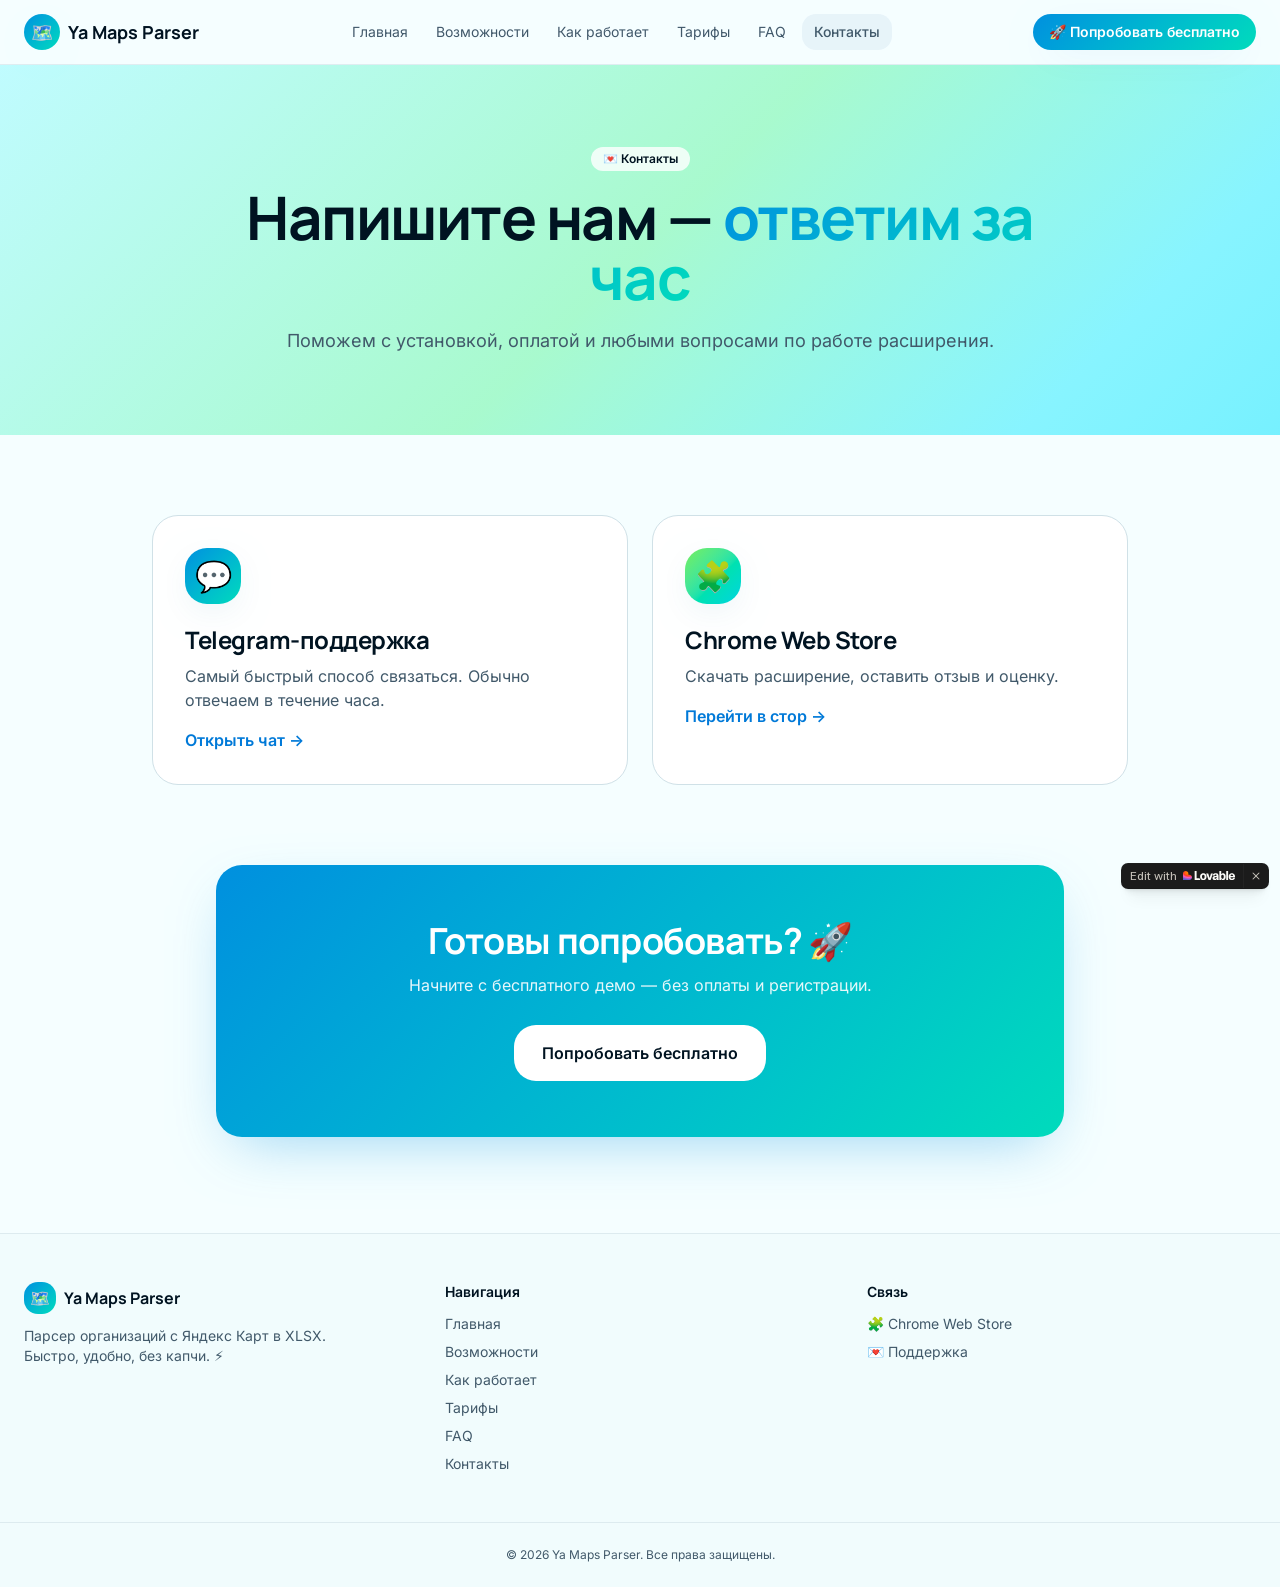
==== card-scroll-scraper.lovable.app/contact.html @ 42dc68f5 "Publish ya-maps-parser-for-yandex-maps" ====
<!DOCTYPE html><html lang="ru"><head><meta charSet="utf-8"/><meta name="viewport" content="width=device-width, initial-scale=1"/><link rel="stylesheet" href="assets/styles-be5MZ9Vw.css" data-precedence="default"/><link rel="stylesheet" href="../fonts.googleapis.com/css2%3Ffamily=Inter:wght@400%3B500%3B600%3B700&amp;family=Manrope:wght@600%3B700%3B800&amp;display=swap.css" data-precedence="default"/><title>Контакты — Ya Maps Parser</title><meta property="og:title" content="Ya Maps Parser — парсер организаций с Яндекс Карт в XLSX"/><meta property="og:description" content="Собирайте контакты компаний с Яндекс Карт в Excel за секунды. Телефоны, сайты, соцсети, адреса и координаты — в одну таблицу."/><meta property="og:type" content="website"/><meta name="twitter:title" content="Ya Maps Parser — парсер организаций с Яндекс Карт в XLSX"/><meta name="twitter:description" content="Собирайте контакты компаний с Яндекс Карт в Excel за секунды. Телефоны, сайты, соцсети, адреса и координаты — в одну таблицу."/><meta property="og:image" content="https://pub-bb2e103a32db4e198524a2e9ed8f35b4.r2.dev/81f52a16-0965-4083-8282-ab1c1828576c/id-preview-58b98818--f61cadab-2ec6-40b2-bb88-0857017e1e5c.lovable.app-1778912751282.png"/><meta name="twitter:image" content="https://pub-bb2e103a32db4e198524a2e9ed8f35b4.r2.dev/81f52a16-0965-4083-8282-ab1c1828576c/id-preview-58b98818--f61cadab-2ec6-40b2-bb88-0857017e1e5c.lovable.app-1778912751282.png"/><meta name="twitter:card" content="summary_large_image"/><meta name="description" content="Свяжитесь с поддержкой Ya Maps Parser. Отвечаем обычно в течение часа."/><link rel="modulepreload" href="assets/index-D2KIWI07.js"/><link rel="modulepreload" href="assets/_site-BIvazEVN.js"/><link rel="modulepreload" href="assets/SiteLayout-BemxWIIb.js"/><link rel="modulepreload" href="assets/_site.contact-NSdg--Q3.js"/><link rel="preconnect" href="https://fonts.googleapis.com"/><link rel="preconnect" href="https://fonts.gstatic.com" crossorigin="anonymous"/>
<style>
	@font-face {
		font-family: 'CameraPlainVariable';
		src: url('../cdn.gpteng.co/mcp-widgets/v1/fonts/CameraPlainVariable.woff2') format('woff2');
		font-weight: 100 900;
		font-style: normal;
		font-display: swap;
	}

	#lovable-badge {
		--badge-bg: #1b1b1b;
		--badge-text: #c5c1b9;
		--badge-text-hover: #dcdad5;
		--badge-radius: 6px;
		--badge-padding: 8px;
		--badge-gap: 6px;
		--badge-shadow: 
			0 0 0 1px rgba(0, 0, 0, 0.88),
			0 1px 0 0 rgba(0, 0, 0, 0.04),
			0 2px 2px -1px rgba(0, 0, 0, 0.08),
			0 4px 4px -2px rgba(0, 0, 0, 0.08),
			0 8px 8px -4px rgba(0, 0, 0, 0.08),
			0 16px 16px -8px rgba(0, 0, 0, 0.08);
		--badge-transition-duration: 0.2s;
		--badge-transition-easing: cubic-bezier(0.16, 1, 0.32, 1);
		--focus-color: #575ECF;
		--focus-offset: 2px;
		--focus-width: 2px;
		
		position: fixed;
		bottom: 12px;
		right: 12px;
		height: 24px;
		display: flex;
		align-items: center;
		z-index: 1000000;
		background-color: var(--badge-bg);
		color: var(--badge-text);
		border-radius: var(--badge-radius);
		box-shadow: var(--badge-shadow);
		font-size: 12px;
		font-family: CameraPlainVariable, "CameraPlainVariable Fallback", -apple-system, BlinkMacSystemFont, 'Segoe UI', Roboto, sans-serif;
		font-weight: 400 !important;
		text-transform: none !important;
		font-feature-settings: normal !important;
		transform: translateZ(0);
		will-change: transform, opacity;
	}

	#lovable-badge-cta {
		display: flex;
		align-items: center;
		gap: var(--badge-gap);
		padding: 0 var(--badge-padding);
		height: 100%;
		color: inherit;
		text-decoration: none;
		white-space: nowrap;
		border-radius: var(--badge-radius) 0 0 var(--badge-radius);
		transition: 
			background-color var(--badge-transition-duration) ease,
			color var(--badge-transition-duration) ease,
			transform 0.1s ease;
	}

	#lovable-badge-cta:hover {
		background: rgba(255, 255, 255, 0.04);
		color: var(--badge-text-hover);
	}

	#lovable-badge-cta:active {
		transform: scale(0.98);
	}

	#lovable-badge-cta:focus {
		outline: none;
	}

	#lovable-badge-cta:focus-visible {
		outline: var(--focus-width) solid var(--focus-color);
		outline-offset: var(--focus-offset);
		z-index: 1;
	}

	#lovable-badge-text {
		line-height: 1;
	}

	#lovable-badge-divider {
		width: 1px;
		height: 24px;
		background-color: rgba(255, 255, 255, 0.04);
		flex-shrink: 0;
	}

	#lovable-badge-close {
		width: 24px;
		height: 24px;
		min-width: 24px;
		min-height: 24px;
		cursor: pointer;
		background: none;
		border: none;
		padding: 0;
		display: flex;
		align-items: center;
		justify-content: center;
		border-radius: 0 var(--badge-radius) var(--badge-radius) 0;
		flex-shrink: 0;
		transition: 
			background-color var(--badge-transition-duration) ease,
			transform 0.1s ease;
	}

	#lovable-badge-close:hover {
		background: rgba(255, 255, 255, 0.04);
	}

	#lovable-badge-close:active {
		transform: scale(0.92);
	}

	#lovable-badge-close:focus {
		outline: none;
	}

	#lovable-badge-close:focus-visible {
		outline: var(--focus-width) solid var(--focus-color);
		outline-offset: calc(var(--focus-offset) * -1);
		z-index: 1;
	}

	#lovable-badge-close svg path {
		fill: var(--badge-text);
		transition: fill var(--badge-transition-duration) ease;
	}

	#lovable-badge-close:hover svg path {
		fill: var(--badge-text-hover);
	}

	@media (prefers-reduced-motion: reduce) {
		#lovable-badge-cta,
		#lovable-badge-close,
		#lovable-badge-close svg path {
			transition: none;
		}
		
		#lovable-badge-cta:active,
		#lovable-badge-close:active {
			transform: none;
		}
	}

	@media (prefers-contrast: high) {
		#lovable-badge {
			--badge-bg: #000;
			--badge-text: #fff;
			--badge-text-hover: #fff;
			border: 2px solid currentColor;
		}
		
		#lovable-badge-cta:focus-visible,
		#lovable-badge-close:focus-visible {
			outline-width: 3px;
		}
	}
</style>
<script defer src="~flock.js" data-proxy-url="/~api/analytics"></script></head><body><!--$--><div class="min-h-screen flex flex-col bg-background"><header class="sticky top-0 z-50 backdrop-blur-xl bg-background/70 border-b border-border/60"><div class="max-w-7xl mx-auto px-6 h-16 flex items-center justify-between"><a href="index.html" class="flex items-center gap-2 font-display font-bold text-lg"><span class="w-9 h-9 rounded-xl bg-gradient-brand grid place-items-center text-white shadow-soft">🗺️</span><span>Ya Maps Parser</span></a><nav class="hidden md:flex items-center gap-1"><a href="index.html" class="px-3 py-2 text-sm rounded-lg text-muted-foreground hover:text-foreground hover:bg-muted transition">Главная</a><a href="features.html" class="px-3 py-2 text-sm rounded-lg text-muted-foreground hover:text-foreground hover:bg-muted transition">Возможности</a><a href="how-it-works.html" class="px-3 py-2 text-sm rounded-lg text-muted-foreground hover:text-foreground hover:bg-muted transition">Как работает</a><a href="pricing.html" class="px-3 py-2 text-sm rounded-lg text-muted-foreground hover:text-foreground hover:bg-muted transition">Тарифы</a><a href="faq.html" class="px-3 py-2 text-sm rounded-lg text-muted-foreground hover:text-foreground hover:bg-muted transition">FAQ</a><a class="px-3 py-2 text-sm rounded-lg text-muted-foreground hover:text-foreground hover:bg-muted transition px-3 py-2 text-sm rounded-lg text-foreground bg-muted font-medium" href="contact.html" data-status="active" aria-current="page">Контакты</a></nav><a href="https://chromewebstore.google.com/detail/ya-maps-parser-%E2%80%94-%D0%BF%D0%B0%D1%80%D1%81%D0%B5%D1%80-%D0%BA/aacfjdlinogfkihpmhaagoejofgbnlgd" target="_blank" rel="noreferrer" class="hidden sm:inline-flex items-center gap-2 px-4 py-2 rounded-xl bg-gradient-brand text-white text-sm font-semibold shadow-soft hover:shadow-glow transition">🚀 Попробовать бесплатно</a></div></header><main class="flex-1"><section class="bg-gradient-hero"><div class="max-w-4xl mx-auto px-6 py-20 text-center"><div class="inline-flex px-3 py-1 rounded-full bg-white/80 text-xs font-semibold">💌 Контакты</div><h1 class="mt-4 text-5xl sm:text-6xl font-bold tracking-tight">Напишите нам — <span class="text-gradient-brand">ответим за час</span></h1><p class="mt-5 text-lg text-muted-foreground">Поможем с установкой, оплатой и любыми вопросами по работе расширения.</p></div></section><section class="max-w-5xl mx-auto px-6 py-20 grid md:grid-cols-2 gap-6"><a href="https://t.me/" target="_blank" rel="noreferrer" class="group rounded-3xl border border-border bg-card p-8 hover:shadow-soft transition"><div class="w-14 h-14 rounded-2xl bg-gradient-brand grid place-items-center text-3xl text-white shadow-soft">💬</div><h3 class="mt-5 text-2xl font-bold">Telegram-поддержка</h3><p class="mt-2 text-muted-foreground">Самый быстрый способ связаться. Обычно отвечаем в течение часа.</p><span class="mt-4 inline-flex items-center gap-1 text-primary font-semibold">Открыть чат <span class="group-hover:translate-x-1 transition">→</span></span></a><a href="https://chromewebstore.google.com/detail/ya-maps-parser-%E2%80%94-%D0%BF%D0%B0%D1%80%D1%81%D0%B5%D1%80-%D0%BA/aacfjdlinogfkihpmhaagoejofgbnlgd" target="_blank" rel="noreferrer" class="group rounded-3xl border border-border bg-card p-8 hover:shadow-soft transition"><div class="w-14 h-14 rounded-2xl bg-gradient-lime grid place-items-center text-3xl shadow-soft">🧩</div><h3 class="mt-5 text-2xl font-bold">Chrome Web Store</h3><p class="mt-2 text-muted-foreground">Скачать расширение, оставить отзыв и оценку.</p><span class="mt-4 inline-flex items-center gap-1 text-primary font-semibold">Перейти в стор <span class="group-hover:translate-x-1 transition">→</span></span></a></section><section class="max-w-4xl mx-auto px-6 pb-24"><div class="rounded-3xl bg-gradient-brand text-white p-10 sm:p-14 text-center shadow-glow"><h2 class="text-3xl sm:text-4xl font-bold">Готовы попробовать? 🚀</h2><p class="mt-3 text-white/90">Начните с бесплатного демо — без оплаты и регистрации.</p><a href="https://chromewebstore.google.com/detail/ya-maps-parser-%E2%80%94-%D0%BF%D0%B0%D1%80%D1%81%D0%B5%D1%80-%D0%BA/aacfjdlinogfkihpmhaagoejofgbnlgd" target="_blank" rel="noreferrer" class="mt-7 inline-flex px-7 py-4 rounded-2xl bg-white text-foreground font-semibold hover:scale-105 transition">Попробовать бесплатно</a></div></section></main><footer class="border-t border-border/60 bg-muted/30"><div class="max-w-7xl mx-auto px-6 py-12 grid md:grid-cols-3 gap-8"><div><div class="flex items-center gap-2 font-display font-bold"><span class="w-8 h-8 rounded-lg bg-gradient-brand grid place-items-center text-white">🗺️</span>Ya Maps Parser</div><p class="mt-3 text-sm text-muted-foreground max-w-xs">Парсер организаций с Яндекс Карт в XLSX. Быстро, удобно, без капчи. ⚡</p></div><div class="text-sm"><div class="font-semibold mb-3">Навигация</div><ul class="space-y-2 text-muted-foreground"><li><a href="index.html" class="hover:text-foreground">Главная</a></li><li><a href="features.html" class="hover:text-foreground">Возможности</a></li><li><a href="how-it-works.html" class="hover:text-foreground">Как работает</a></li><li><a href="pricing.html" class="hover:text-foreground">Тарифы</a></li><li><a href="faq.html" class="hover:text-foreground">FAQ</a></li><li><a class="hover:text-foreground active" href="contact.html" data-status="active" aria-current="page">Контакты</a></li></ul></div><div class="text-sm"><div class="font-semibold mb-3">Связь</div><a href="https://chromewebstore.google.com/detail/ya-maps-parser-%E2%80%94-%D0%BF%D0%B0%D1%80%D1%81%D0%B5%D1%80-%D0%BA/aacfjdlinogfkihpmhaagoejofgbnlgd" target="_blank" rel="noreferrer" class="block text-muted-foreground hover:text-foreground">🧩 Chrome Web Store</a><a class="block text-muted-foreground hover:text-foreground mt-2 active" href="contact.html" data-status="active" aria-current="page">💌 Поддержка</a></div></div><div class="border-t border-border/60 py-6 text-center text-xs text-muted-foreground">© <!-- -->2026<!-- --> Ya Maps Parser. Все права защищены.</div></footer></div><!--/$--><script class="$tsr" id="$tsr-stream-barrier">(self.$R=self.$R||{})["tsr"]=[];self.$_TSR={h(){this.hydrated=!0,this.c()},e(){this.streamEnded=!0,this.c()},c(){this.hydrated&&this.streamEnded&&(delete self.$_TSR,delete self.$R.tsr)},p(e){this.initialized?e():this.buffer.push(e)},buffer:[]};$_TSR.router=($R=>$R[0]={manifest:$R[1]={routes:$R[2]={__root__:$R[3]={preloads:$R[4]=["/assets/index-D2KIWI07.js"],assets:$R[5]=[$R[6]={tag:"script",attrs:$R[7]={type:"module",async:!0},children:"import(\"/assets/index-D2KIWI07.js\")"}]},"/_site":$R[8]={preloads:$R[9]=["/assets/_site-BIvazEVN.js","/assets/SiteLayout-BemxWIIb.js"]},"/_site/contact":$R[10]={preloads:$R[11]=["/assets/_site.contact-NSdg--Q3.js"]}}},matches:$R[12]=[$R[13]={i:"__root__ ",u:1778913008301,s:"success",ssr:!0},$R[14]={i:" _site ",u:1778913008301,s:"success",ssr:!0},$R[15]={i:" _site contact contact",u:1778913008301,s:"success",ssr:!0}],lastMatchId:" _site contact contact"})($R["tsr"]);$_TSR.e();document.currentScript.remove()</script><script type="module" async="">import("/assets/index-D2KIWI07.js")</script>
<aside 
	id="lovable-badge" 
	role="complementary"
	dir="ltr"
	lang="en"
	aria-label="Edit with Lovable">
	<a 
		id="lovable-badge-cta" 
		target="_blank" 
		href="https://lovable.dev/projects/f61cadab-2ec6-40b2-bb88-0857017e1e5c?utm_source=lovable-badge"
		rel="noopener nofollow"
		aria-label="Edit with Lovable">
		<span id="lovable-badge-text">Edit with</span>
		<svg xmlns="http://www.w3.org/2000/svg" width="52" height="16" fill="none" viewBox="0 0 52 16">
  <path fill="#FCFBF8" fill-rule="evenodd" d="M20.318 5.25c.643 0 1.206.14 1.69.418a2.81 2.81 0 0 1 1.118 1.191c.266.513.4 1.115.4 1.807s-.134 1.296-.4 1.812a2.81 2.81 0 0 1-1.118 1.193c-.484.278-1.047.418-1.69.418s-1.208-.14-1.695-.418a2.85 2.85 0 0 1-1.125-1.193c-.262-.516-.393-1.12-.393-1.812s.131-1.294.393-1.807a2.848 2.848 0 0 1 1.125-1.191c.487-.279 1.052-.418 1.695-.418Zm0 1.425c-.27 0-.504.076-.7.228-.193.147-.34.37-.443.67-.102.295-.153.66-.153 1.093 0 .435.05.801.153 1.1.102.3.25.524.443.676.196.147.43.22.7.22.27 0 .502-.073.694-.22.193-.152.341-.375.443-.67.103-.299.153-.667.153-1.106 0-.65-.112-1.145-.337-1.481a1.08 1.08 0 0 0-.953-.51ZM32.7 5.25c.61 0 1.127.1 1.549.3.422.197.74.48.953.849.217.368.325.809.325 1.32v2.704c0 .29.02.562.062.812.044.245.108.4.19.466V12h-1.935a5.895 5.895 0 0 1-.105-.684 7.745 7.745 0 0 1-.02-.228 2.293 2.293 0 0 1-.151.203c-.205.242-.47.437-.793.584-.32.143-.685.215-1.094.215-.406 0-.77-.08-1.094-.24a1.845 1.845 0 0 1-.756-.682 1.984 1.984 0 0 1-.27-1.045c0-.606.178-1.069.535-1.388.356-.324.87-.534 1.542-.633l1.125-.16c.225-.032.403-.074.534-.123a.622.622 0 0 0 .288-.196.549.549 0 0 0 .093-.327.65.65 0 0 0-.11-.367.702.702 0 0 0-.32-.27c-.14-.07-.31-.105-.51-.105-.32 0-.576.083-.768.251-.193.164-.298.39-.314.676h-1.923c.016-.434.147-.82.393-1.155.25-.34.596-.604 1.039-.792.442-.189.954-.283 1.535-.283Zm.99 3.498a.98.98 0 0 1-.215.14 2.49 2.49 0 0 1-.584.178l-.473.092c-.315.061-.553.156-.713.283-.155.127-.233.305-.233.534 0 .23.084.412.252.547.168.135.383.203.645.203s.494-.058.694-.173c.201-.118.355-.282.461-.49.11-.21.166-.448.166-.714v-.6Zm4.526-2.375c.065-.125.138-.243.221-.349.197-.25.437-.44.719-.571.282-.135.6-.203.952-.203.528 0 .988.138 1.377.412.389.275.688.67.896 1.186.21.512.314 1.12.314 1.824 0 .7-.107 1.309-.32 1.825-.213.512-.518.906-.915 1.18-.393.275-.854.412-1.383.412-.352 0-.667-.062-.946-.184a1.832 1.832 0 0 1-.7-.554 2.2 2.2 0 0 1-.234-.383V12h-1.843V3h1.862v3.373Zm1.284.296c-.274 0-.51.085-.707.253-.192.163-.338.397-.436.7a3.376 3.376 0 0 0-.148 1.05c0 .406.05.759.148 1.058.098.299.243.53.436.694.197.164.433.246.707.246.279 0 .512-.082.7-.246.193-.164.336-.395.43-.694.099-.3.148-.652.148-1.058 0-.405-.05-.757-.147-1.056-.095-.299-.238-.53-.43-.694a1.015 1.015 0 0 0-.7-.253Zm9.416-1.419c.602 0 1.136.131 1.604.393.466.262.829.643 1.086 1.143.263.5.394 1.097.394 1.794 0 .25-.002.449-.006.596H47.51c.018.288.071.538.164.75a1.3 1.3 0 0 0 .491.596c.214.13.465.196.757.196.319 0 .583-.082.792-.246.209-.167.34-.403.393-.706h1.862a2.48 2.48 0 0 1-.485 1.235 2.54 2.54 0 0 1-1.051.805c-.439.188-.949.283-1.53.283-.655 0-1.225-.125-1.708-.375a2.672 2.672 0 0 1-1.13-1.143c-.267-.508-.4-1.137-.4-1.887 0-.712.14-1.327.418-1.843a2.86 2.86 0 0 1 1.155-1.186c.491-.27 1.051-.405 1.678-.405Zm-.044 1.345c-.274 0-.516.068-.725.203a1.29 1.29 0 0 0-.479.59 2.045 2.045 0 0 0-.132.498h2.562a1.873 1.873 0 0 0-.138-.602 1.061 1.061 0 0 0-.418-.516 1.243 1.243 0 0 0-.67-.173Z" clip-rule="evenodd"/>
  <path fill="#FCFBF8" d="m26.605 9.995 1.342-4.566h1.924L27.628 12h-2.07l-2.33-6.57h1.98l1.397 4.565Zm-13.013.143h2.256c1.632 0 1.421 1.837 1.418 1.861h-5.603V3h1.93v7.138Zm31.516 1.861h-1.862V3h1.862v8.999Z"/>
  <path fill="url(#a)" fill-rule="evenodd" d="M2.7 3c1.492 0 2.7 1.192 2.7 2.663v1.012h.9c1.49 0 2.7 1.192 2.7 2.662S7.791 12 6.3 12H0V5.663C0 4.193 1.209 3 2.7 3Z" clip-rule="evenodd"/>
  <defs>
    <radialGradient id="a" cx="0" cy="0" r="1" gradientTransform="matrix(-1.54236 7.07838 -10.231 -2.15602 4.627 5.022)" gradientUnits="userSpaceOnUse">
      <stop offset=".106" stop-color="#FE7B02"/>
      <stop offset=".394" stop-color="#FE3F21"/>
      <stop offset=".608" stop-color="#F858BC"/>
      <stop offset=".929" stop-color="#575ECF"/>
    </radialGradient>
  </defs>
</svg>


	</a>
	
	<span id="lovable-badge-divider" aria-hidden="true"></span>
	
	<button 
		id="lovable-badge-close"
		aria-label="Dismiss"
		title="Dismiss"
		type="button">
		<svg xmlns="http://www.w3.org/2000/svg" width="16" height="16" fill="none" viewBox="0 0 16 16" aria-hidden="true">
			<path d="M10.646 4.646a.5.5 0 1 1 .707.708L8.707 8l2.646 2.646a.5.5 0 1 1-.707.707L8 8.707l-2.646 2.646a.5.5 0 1 1-.708-.707L7.293 8 4.646 5.354a.5.5 0 1 1 .708-.708L8 7.293l2.646-2.647Z"/>
		</svg>
	</button>
</aside>
<script>
	// Don't show the lovable-badge if the page is in an iframe or if it's being rendered by puppeteer (screenshot service)
	if (window.self !== window.top || navigator.userAgent.includes('puppeteer')) {
		// the page is in an iframe
		var badge = document.getElementById('lovable-badge');
		if (badge) {
			badge.style.display = 'none';
		}
	}

	// Add click event listener to close button with animation
	var closeButton = document.getElementById('lovable-badge-close');
	if (closeButton) {
		closeButton.addEventListener('click', function(event) {
			event.preventDefault();
			event.stopPropagation();
			var badge = document.getElementById('lovable-badge');
			if (badge) {
				badge.classList.add('closing');
				setTimeout(function() {
					if (badge) {
						badge.style.display = 'none';
					}
				}, 240);
			}
		});
	}
</script>
</body></html>
---- card-scroll-scraper.lovable.app/assets/styles-be5MZ9Vw.css ----
@layer properties{@supports (((-webkit-hyphens:none)) and (not (margin-trim:inline))) or ((-moz-orient:inline) and (not (color:rgb(from red r g b)))){*,:before,:after,::backdrop{--tw-translate-x:0;--tw-translate-y:0;--tw-translate-z:0;--tw-rotate-x:initial;--tw-rotate-y:initial;--tw-rotate-z:initial;--tw-skew-x:initial;--tw-skew-y:initial;--tw-space-y-reverse:0;--tw-space-x-reverse:0;--tw-border-style:solid;--tw-leading:initial;--tw-font-weight:initial;--tw-tracking:initial;--tw-ordinal:initial;--tw-slashed-zero:initial;--tw-numeric-figure:initial;--tw-numeric-spacing:initial;--tw-numeric-fraction:initial;--tw-shadow:0 0 #0000;--tw-shadow-color:initial;--tw-shadow-alpha:100%;--tw-inset-shadow:0 0 #0000;--tw-inset-shadow-color:initial;--tw-inset-shadow-alpha:100%;--tw-ring-color:initial;--tw-ring-shadow:0 0 #0000;--tw-inset-ring-color:initial;--tw-inset-ring-shadow:0 0 #0000;--tw-ring-inset:initial;--tw-ring-offset-width:0px;--tw-ring-offset-color:#fff;--tw-ring-offset-shadow:0 0 #0000;--tw-outline-style:solid;--tw-backdrop-blur:initial;--tw-backdrop-brightness:initial;--tw-backdrop-contrast:initial;--tw-backdrop-grayscale:initial;--tw-backdrop-hue-rotate:initial;--tw-backdrop-invert:initial;--tw-backdrop-opacity:initial;--tw-backdrop-saturate:initial;--tw-backdrop-sepia:initial;--tw-duration:initial;--tw-ease:initial;--tw-content:"";--tw-scale-x:1;--tw-scale-y:1;--tw-scale-z:1;--tw-animation-delay:0s;--tw-animation-direction:normal;--tw-animation-duration:initial;--tw-animation-fill-mode:none;--tw-animation-iteration-count:1;--tw-enter-blur:0;--tw-enter-opacity:1;--tw-enter-rotate:0;--tw-enter-scale:1;--tw-enter-translate-x:0;--tw-enter-translate-y:0;--tw-exit-blur:0;--tw-exit-opacity:1;--tw-exit-rotate:0;--tw-exit-scale:1;--tw-exit-translate-x:0;--tw-exit-translate-y:0}}}@layer theme{:root,:host{--font-sans:"Inter", system-ui, sans-serif;--font-mono:ui-monospace, SFMono-Regular, Menlo, Monaco, Consolas, "Liberation Mono", "Courier New", monospace;--color-black:#000;--color-white:#fff;--spacing:.25rem;--container-xs:20rem;--container-sm:24rem;--container-md:28rem;--container-lg:32rem;--container-xl:36rem;--container-2xl:42rem;--container-3xl:48rem;--container-4xl:56rem;--container-5xl:64rem;--container-6xl:72rem;--container-7xl:80rem;--text-xs:.75rem;--text-xs--line-height:calc(1 / .75);--text-sm:.875rem;--text-sm--line-height:calc(1.25 / .875);--text-base:1rem;--text-base--line-height: 1.5 ;--text-lg:1.125rem;--text-lg--line-height:calc(1.75 / 1.125);--text-xl:1.25rem;--text-xl--line-height:calc(1.75 / 1.25);--text-2xl:1.5rem;--text-2xl--line-height:calc(2 / 1.5);--text-3xl:1.875rem;--text-3xl--line-height: 1.2 ;--text-4xl:2.25rem;--text-4xl--line-height:calc(2.5 / 2.25);--text-5xl:3rem;--text-5xl--line-height:1;--text-6xl:3.75rem;--text-6xl--line-height:1;--text-7xl:4.5rem;--text-7xl--line-height:1;--font-weight-normal:400;--font-weight-medium:500;--font-weight-semibold:600;--font-weight-bold:700;--font-weight-extrabold:800;--tracking-tight:-.025em;--tracking-widest:.1em;--leading-relaxed:1.625;--ease-in-out:cubic-bezier(.4, 0, .2, 1);--animate-pulse:pulse 2s cubic-bezier(.4, 0, .6, 1) infinite;--blur-xl:24px;--aspect-video:16 / 9;--default-transition-duration:.15s;--default-transition-timing-function:cubic-bezier(.4, 0, .2, 1);--default-font-family:"Inter", system-ui, sans-serif;--default-mono-font-family:var(--font-mono);--color-background:var(--background);--color-foreground:var(--foreground);--color-border:var(--border);--font-display:"Manrope", system-ui, sans-serif}}@layer base{*,:after,:before,::backdrop{box-sizing:border-box;border:0 solid;margin:0;padding:0}::file-selector-button{box-sizing:border-box;border:0 solid;margin:0;padding:0}html,:host{-webkit-text-size-adjust:100%;tab-size:4;line-height:1.5;font-family:var(--default-font-family,ui-sans-serif, system-ui, sans-serif, "Apple Color Emoji", "Segoe UI Emoji", "Segoe UI Symbol", "Noto Color Emoji");font-feature-settings:var(--default-font-feature-settings,normal);font-variation-settings:var(--default-font-variation-settings,normal);-webkit-tap-highlight-color:transparent}hr{height:0;color:inherit;border-top-width:1px}abbr:where([title]){-webkit-text-decoration:underline dotted;text-decoration:underline dotted}h1,h2,h3,h4,h5,h6{font-size:inherit;font-weight:inherit}a{color:inherit;-webkit-text-decoration:inherit;text-decoration:inherit}b,strong{font-weight:bolder}code,kbd,samp,pre{font-family:var(--default-mono-font-family,ui-monospace, SFMono-Regular, Menlo, Monaco, Consolas, "Liberation Mono", "Courier New", monospace);font-feature-settings:var(--default-mono-font-feature-settings,normal);font-variation-settings:var(--default-mono-font-variation-settings,normal);font-size:1em}small{font-size:80%}sub,sup{vertical-align:baseline;font-size:75%;line-height:0;position:relative}sub{bottom:-.25em}sup{top:-.5em}table{text-indent:0;border-color:inherit;border-collapse:collapse}:-moz-focusring{outline:auto}progress{vertical-align:baseline}summary{display:list-item}ol,ul,menu{list-style:none}img,svg,video,canvas,audio,iframe,embed,object{vertical-align:middle;display:block}img,video{max-width:100%;height:auto}button,input,select,optgroup,textarea{font:inherit;font-feature-settings:inherit;font-variation-settings:inherit;letter-spacing:inherit;color:inherit;opacity:1;background-color:#0000;border-radius:0}::file-selector-button{font:inherit;font-feature-settings:inherit;font-variation-settings:inherit;letter-spacing:inherit;color:inherit;opacity:1;background-color:#0000;border-radius:0}:where(select:is([multiple],[size])) optgroup{font-weight:bolder}:where(select:is([multiple],[size])) optgroup option{padding-inline-start:20px}::file-selector-button{margin-inline-end:4px}::placeholder{opacity:1}@supports (not ((-webkit-appearance:-apple-pay-button))) or (contain-intrinsic-size:1px){::placeholder{color:currentColor}@supports (color:color-mix(in lab,red,red)){::placeholder{color:color-mix(in oklab,currentcolor 50%,transparent)}}}textarea{resize:vertical}::-webkit-search-decoration{-webkit-appearance:none}::-webkit-date-and-time-value{min-height:1lh;text-align:inherit}::-webkit-datetime-edit{display:inline-flex}::-webkit-datetime-edit-fields-wrapper{padding:0}::-webkit-datetime-edit{padding-block:0}::-webkit-datetime-edit-year-field{padding-block:0}::-webkit-datetime-edit-month-field{padding-block:0}::-webkit-datetime-edit-day-field{padding-block:0}::-webkit-datetime-edit-hour-field{padding-block:0}::-webkit-datetime-edit-minute-field{padding-block:0}::-webkit-datetime-edit-second-field{padding-block:0}::-webkit-datetime-edit-millisecond-field{padding-block:0}::-webkit-datetime-edit-meridiem-field{padding-block:0}::-webkit-calendar-picker-indicator{line-height:1}:-moz-ui-invalid{box-shadow:none}button,input:where([type=button],[type=reset],[type=submit]){appearance:button}::file-selector-button{appearance:button}::-webkit-inner-spin-button{height:auto}::-webkit-outer-spin-button{height:auto}[hidden]:where(:not([hidden=until-found])){display:none!important}*{border-color:var(--color-border)}body{background-color:var(--color-background);color:var(--color-foreground);font-family:var(--font-sans);font-feature-settings:"ss01","cv11"}h1,h2,h3,h4{font-family:var(--font-display);letter-spacing:-.02em}}@layer components;@layer utilities{.pointer-events-none{pointer-events:none}.invisible{visibility:hidden}.sr-only{clip-path:inset(50%);white-space:nowrap;border-width:0;width:1px;height:1px;margin:-1px;padding:0;position:absolute;overflow:hidden}.absolute{position:absolute}.fixed{position:fixed}.relative{position:relative}.sticky{position:sticky}.inset-0{inset:calc(var(--spacing) * 0)}.inset-x-0{inset-inline:calc(var(--spacing) * 0)}.inset-y-0{inset-block:calc(var(--spacing) * 0)}.start{inset-inline-start:var(--spacing)}.-top-3{top:calc(var(--spacing) * -3)}.-top-12{top:calc(var(--spacing) * -12)}.top-0{top:calc(var(--spacing) * 0)}.top-1\.5{top:calc(var(--spacing) * 1.5)}.top-1\/2{top:50%}.top-3\.5{top:calc(var(--spacing) * 3.5)}.top-4{top:calc(var(--spacing) * 4)}.top-\[1px\]{top:1px}.top-\[50\%\]{top:50%}.top-\[60\%\]{top:60%}.top-full{top:100%}.-right-12{right:calc(var(--spacing) * -12)}.right-0{right:calc(var(--spacing) * 0)}.right-1{right:calc(var(--spacing) * 1)}.right-2{right:calc(var(--spacing) * 2)}.right-3{right:calc(var(--spacing) * 3)}.right-4{right:calc(var(--spacing) * 4)}.-bottom-12{bottom:calc(var(--spacing) * -12)}.bottom-0{bottom:calc(var(--spacing) * 0)}.-left-12{left:calc(var(--spacing) * -12)}.left-0{left:calc(var(--spacing) * 0)}.left-1\/2{left:50%}.left-2{left:calc(var(--spacing) * 2)}.left-\[50\%\]{left:50%}.z-10{z-index:10}.z-20{z-index:20}.z-50{z-index:50}.z-\[1\]{z-index:1}.-mx-1{margin-inline:calc(var(--spacing) * -1)}.mx-2{margin-inline:calc(var(--spacing) * 2)}.mx-3\.5{margin-inline:calc(var(--spacing) * 3.5)}.mx-auto{margin-inline:auto}.my-0\.5{margin-block:calc(var(--spacing) * .5)}.my-1{margin-block:calc(var(--spacing) * 1)}.-mt-4{margin-top:calc(var(--spacing) * -4)}.-mt-12{margin-top:calc(var(--spacing) * -12)}.mt-1{margin-top:calc(var(--spacing) * 1)}.mt-1\.5{margin-top:calc(var(--spacing) * 1.5)}.mt-2{margin-top:calc(var(--spacing) * 2)}.mt-3{margin-top:calc(var(--spacing) * 3)}.mt-4{margin-top:calc(var(--spacing) * 4)}.mt-5{margin-top:calc(var(--spacing) * 5)}.mt-6{margin-top:calc(var(--spacing) * 6)}.mt-7{margin-top:calc(var(--spacing) * 7)}.mt-8{margin-top:calc(var(--spacing) * 8)}.mt-10{margin-top:calc(var(--spacing) * 10)}.mt-12{margin-top:calc(var(--spacing) * 12)}.mt-16{margin-top:calc(var(--spacing) * 16)}.mt-24{margin-top:calc(var(--spacing) * 24)}.mt-auto{margin-top:auto}.mr-2{margin-right:calc(var(--spacing) * 2)}.mb-1{margin-bottom:calc(var(--spacing) * 1)}.mb-3{margin-bottom:calc(var(--spacing) * 3)}.-ml-4{margin-left:calc(var(--spacing) * -4)}.ml-1{margin-left:calc(var(--spacing) * 1)}.ml-auto{margin-left:auto}.block{display:block}.flex{display:flex}.grid{display:grid}.hidden{display:none}.inline-flex{display:inline-flex}.table{display:table}.aspect-square{aspect-ratio:1}.aspect-video{aspect-ratio:var(--aspect-video)}.size-\(--cell-size\){width:var(--cell-size);height:var(--cell-size)}.size-4{width:calc(var(--spacing) * 4);height:calc(var(--spacing) * 4)}.h-\(--cell-size\){height:var(--cell-size)}.h-1\.5{height:calc(var(--spacing) * 1.5)}.h-2{height:calc(var(--spacing) * 2)}.h-2\.5{height:calc(var(--spacing) * 2.5)}.h-3{height:calc(var(--spacing) * 3)}.h-3\.5{height:calc(var(--spacing) * 3.5)}.h-4{height:calc(var(--spacing) * 4)}.h-5{height:calc(var(--spacing) * 5)}.h-7{height:calc(var(--spacing) * 7)}.h-8{height:calc(var(--spacing) * 8)}.h-9{height:calc(var(--spacing) * 9)}.h-10{height:calc(var(--spacing) * 10)}.h-12{height:calc(var(--spacing) * 12)}.h-14{height:calc(var(--spacing) * 14)}.h-16{height:calc(var(--spacing) * 16)}.h-\[1px\]{height:1px}.h-\[var\(--radix-navigation-menu-viewport-height\)\]{height:var(--radix-navigation-menu-viewport-height)}.h-\[var\(--radix-select-trigger-height\)\]{height:var(--radix-select-trigger-height)}.h-auto{height:auto}.h-full{height:100%}.h-px{height:1px}.h-svh{height:100svh}.max-h-\(--radix-context-menu-content-available-height\){max-height:var(--radix-context-menu-content-available-height)}.max-h-\(--radix-select-content-available-height\){max-height:var(--radix-select-content-available-height)}.max-h-\[300px\]{max-height:300px}.max-h-\[var\(--radix-dropdown-menu-content-available-height\)\]{max-height:var(--radix-dropdown-menu-content-available-height)}.min-h-0{min-height:calc(var(--spacing) * 0)}.min-h-\[60px\]{min-height:60px}.min-h-screen{min-height:100vh}.min-h-svh{min-height:100svh}.w-\(--cell-size\){width:var(--cell-size)}.w-\(--sidebar-width\){width:var(--sidebar-width)}.w-0{width:calc(var(--spacing) * 0)}.w-1{width:calc(var(--spacing) * 1)}.w-2{width:calc(var(--spacing) * 2)}.w-2\.5{width:calc(var(--spacing) * 2.5)}.w-3{width:calc(var(--spacing) * 3)}.w-3\.5{width:calc(var(--spacing) * 3.5)}.w-3\/4{width:75%}.w-4{width:calc(var(--spacing) * 4)}.w-5{width:calc(var(--spacing) * 5)}.w-7{width:calc(var(--spacing) * 7)}.w-8{width:calc(var(--spacing) * 8)}.w-9{width:calc(var(--spacing) * 9)}.w-10{width:calc(var(--spacing) * 10)}.w-12{width:calc(var(--spacing) * 12)}.w-14{width:calc(var(--spacing) * 14)}.w-16{width:calc(var(--spacing) * 16)}.w-64{width:calc(var(--spacing) * 64)}.w-72{width:calc(var(--spacing) * 72)}.w-\[1px\]{width:1px}.w-\[100px\]{width:100px}.w-auto{width:auto}.w-fit{width:fit-content}.w-full{width:100%}.w-max{width:max-content}.w-px{width:1px}.max-w-\(--skeleton-width\){max-width:var(--skeleton-width)}.max-w-2xl{max-width:var(--container-2xl)}.max-w-3xl{max-width:var(--container-3xl)}.max-w-4xl{max-width:var(--container-4xl)}.max-w-5xl{max-width:var(--container-5xl)}.max-w-6xl{max-width:var(--container-6xl)}.max-w-7xl{max-width:var(--container-7xl)}.max-w-lg{max-width:var(--container-lg)}.max-w-max{max-width:max-content}.max-w-md{max-width:var(--container-md)}.max-w-xl{max-width:var(--container-xl)}.max-w-xs{max-width:var(--container-xs)}.min-w-\(--cell-size\){min-width:var(--cell-size)}.min-w-0{min-width:calc(var(--spacing) * 0)}.min-w-5{min-width:calc(var(--spacing) * 5)}.min-w-8{min-width:calc(var(--spacing) * 8)}.min-w-9{min-width:calc(var(--spacing) * 9)}.min-w-10{min-width:calc(var(--spacing) * 10)}.min-w-\[8rem\]{min-width:8rem}.min-w-\[12rem\]{min-width:12rem}.min-w-\[var\(--radix-select-trigger-width\)\]{min-width:var(--radix-select-trigger-width)}.flex-1{flex:1}.shrink-0{flex-shrink:0}.grow{flex-grow:1}.grow-0{flex-grow:0}.basis-full{flex-basis:100%}.caption-bottom{caption-side:bottom}.border-collapse{border-collapse:collapse}.origin-\(--radix-context-menu-content-transform-origin\){transform-origin:var(--radix-context-menu-content-transform-origin)}.origin-\(--radix-dropdown-menu-content-transform-origin\){transform-origin:var(--radix-dropdown-menu-content-transform-origin)}.origin-\(--radix-hover-card-content-transform-origin\){transform-origin:var(--radix-hover-card-content-transform-origin)}.origin-\(--radix-menubar-content-transform-origin\){transform-origin:var(--radix-menubar-content-transform-origin)}.origin-\(--radix-popover-content-transform-origin\){transform-origin:var(--radix-popover-content-transform-origin)}.origin-\(--radix-select-content-transform-origin\){transform-origin:var(--radix-select-content-transform-origin)}.origin-\(--radix-tooltip-content-transform-origin\){transform-origin:var(--radix-tooltip-content-transform-origin)}.-translate-x-1\/2{--tw-translate-x: -50% ;translate:var(--tw-translate-x) var(--tw-translate-y)}.-translate-x-px{--tw-translate-x:-1px;translate:var(--tw-translate-x) var(--tw-translate-y)}.translate-x-\[-50\%\]{--tw-translate-x:-50%;translate:var(--tw-translate-x) var(--tw-translate-y)}.translate-x-px{--tw-translate-x:1px;translate:var(--tw-translate-x) var(--tw-translate-y)}.-translate-y-1\/2{--tw-translate-y: -50% ;translate:var(--tw-translate-x) var(--tw-translate-y)}.translate-y-\[-50\%\]{--tw-translate-y:-50%;translate:var(--tw-translate-x) var(--tw-translate-y)}.scale-\[1\.02\]{scale:1.02}.rotate-45{rotate:45deg}.rotate-90{rotate:90deg}.transform{transform:var(--tw-rotate-x,) var(--tw-rotate-y,) var(--tw-rotate-z,) var(--tw-skew-x,) var(--tw-skew-y,)}.animate-caret-blink{animation:1.25s ease-out infinite caret-blink}.animate-in{animation:enter var(--tw-animation-duration,var(--tw-duration,.15s))var(--tw-ease,ease)var(--tw-animation-delay,0s)var(--tw-animation-iteration-count,1)var(--tw-animation-direction,normal)var(--tw-animation-fill-mode,none)}.animate-pulse{animation:var(--animate-pulse)}.cursor-default{cursor:default}.cursor-pointer{cursor:pointer}.touch-none{touch-action:none}.list-none{list-style-type:none}.grid-cols-2{grid-template-columns:repeat(2,minmax(0,1fr))}.flex-col{flex-direction:column}.flex-col-reverse{flex-direction:column-reverse}.flex-row{flex-direction:row}.flex-wrap{flex-wrap:wrap}.place-content-center{place-content:center}.place-items-center{place-items:center}.items-baseline{align-items:baseline}.items-center{align-items:center}.items-end{align-items:flex-end}.items-start{align-items:flex-start}.items-stretch{align-items:stretch}.justify-between{justify-content:space-between}.justify-center{justify-content:center}.gap-1{gap:calc(var(--spacing) * 1)}.gap-1\.5{gap:calc(var(--spacing) * 1.5)}.gap-2{gap:calc(var(--spacing) * 2)}.gap-3{gap:calc(var(--spacing) * 3)}.gap-4{gap:calc(var(--spacing) * 4)}.gap-5{gap:calc(var(--spacing) * 5)}.gap-6{gap:calc(var(--spacing) * 6)}.gap-8{gap:calc(var(--spacing) * 8)}:where(.space-y-1\.5>:not(:last-child)){--tw-space-y-reverse:0;margin-block-start:calc(calc(var(--spacing) * 1.5) * var(--tw-space-y-reverse));margin-block-end:calc(calc(var(--spacing) * 1.5) * calc(1 - var(--tw-space-y-reverse)))}:where(.space-y-2>:not(:last-child)){--tw-space-y-reverse:0;margin-block-start:calc(calc(var(--spacing) * 2) * var(--tw-space-y-reverse));margin-block-end:calc(calc(var(--spacing) * 2) * calc(1 - var(--tw-space-y-reverse)))}:where(.space-y-3>:not(:last-child)){--tw-space-y-reverse:0;margin-block-start:calc(calc(var(--spacing) * 3) * var(--tw-space-y-reverse));margin-block-end:calc(calc(var(--spacing) * 3) * calc(1 - var(--tw-space-y-reverse)))}:where(.space-y-4>:not(:last-child)){--tw-space-y-reverse:0;margin-block-start:calc(calc(var(--spacing) * 4) * var(--tw-space-y-reverse));margin-block-end:calc(calc(var(--spacing) * 4) * calc(1 - var(--tw-space-y-reverse)))}:where(.space-y-6>:not(:last-child)){--tw-space-y-reverse:0;margin-block-start:calc(calc(var(--spacing) * 6) * var(--tw-space-y-reverse));margin-block-end:calc(calc(var(--spacing) * 6) * calc(1 - var(--tw-space-y-reverse)))}.gap-x-4{column-gap:calc(var(--spacing) * 4)}:where(.space-x-1>:not(:last-child)){--tw-space-x-reverse:0;margin-inline-start:calc(calc(var(--spacing) * 1) * var(--tw-space-x-reverse));margin-inline-end:calc(calc(var(--spacing) * 1) * calc(1 - var(--tw-space-x-reverse)))}.gap-y-2{row-gap:calc(var(--spacing) * 2)}.self-center{align-self:center}.overflow-auto{overflow:auto}.overflow-hidden{overflow:hidden}.overflow-x-auto{overflow-x:auto}.overflow-x-hidden{overflow-x:hidden}.overflow-y-auto{overflow-y:auto}.rounded-2xl{border-radius:calc(var(--radius) + 8px)}.rounded-3xl{border-radius:calc(var(--radius) + 12px)}.rounded-\[2px\]{border-radius:2px}.rounded-\[inherit\]{border-radius:inherit}.rounded-full{border-radius:3.40282e38px}.rounded-lg{border-radius:var(--radius)}.rounded-md{border-radius:calc(var(--radius) - 2px)}.rounded-none{border-radius:0}.rounded-sm{border-radius:calc(var(--radius) - 4px)}.rounded-xl{border-radius:calc(var(--radius) + 4px)}.rounded-t-\[10px\]{border-top-left-radius:10px;border-top-right-radius:10px}.rounded-l-md{border-top-left-radius:calc(var(--radius) - 2px);border-bottom-left-radius:calc(var(--radius) - 2px)}.rounded-tl-sm{border-top-left-radius:calc(var(--radius) - 4px)}.rounded-r-md{border-top-right-radius:calc(var(--radius) - 2px);border-bottom-right-radius:calc(var(--radius) - 2px)}.border{border-style:var(--tw-border-style);border-width:1px}.border-2{border-style:var(--tw-border-style);border-width:2px}.border-\[1\.5px\]{border-style:var(--tw-border-style);border-width:1.5px}.border-y{border-block-style:var(--tw-border-style);border-block-width:1px}.border-t{border-top-style:var(--tw-border-style);border-top-width:1px}.border-r{border-right-style:var(--tw-border-style);border-right-width:1px}.border-b{border-bottom-style:var(--tw-border-style);border-bottom-width:1px}.border-l{border-left-style:var(--tw-border-style);border-left-width:1px}.border-dashed{--tw-border-style:dashed;border-style:dashed}.border-\(--color-border\){border-color:var(--color-border)}.border-border,.border-border\/50{border-color:var(--border)}@supports (color:color-mix(in lab,red,red)){.border-border\/50{border-color:color-mix(in oklab,var(--border) 50%,transparent)}}.border-border\/60{border-color:var(--border)}@supports (color:color-mix(in lab,red,red)){.border-border\/60{border-color:color-mix(in oklab,var(--border) 60%,transparent)}}.border-destructive\/50{border-color:var(--destructive)}@supports (color:color-mix(in lab,red,red)){.border-destructive\/50{border-color:color-mix(in oklab,var(--destructive) 50%,transparent)}}.border-input{border-color:var(--input)}.border-primary,.border-primary\/50{border-color:var(--primary)}@supports (color:color-mix(in lab,red,red)){.border-primary\/50{border-color:color-mix(in oklab,var(--primary) 50%,transparent)}}.border-transparent{border-color:#0000}.border-white\/80{border-color:#fffc}@supports (color:color-mix(in lab,red,red)){.border-white\/80{border-color:color-mix(in oklab,var(--color-white) 80%,transparent)}}.border-t-transparent{border-top-color:#0000}.border-l-transparent{border-left-color:#0000}.bg-\(--color-bg\){background-color:var(--color-bg)}.bg-accent{background-color:var(--accent)}.bg-background,.bg-background\/70{background-color:var(--background)}@supports (color:color-mix(in lab,red,red)){.bg-background\/70{background-color:color-mix(in oklab,var(--background) 70%,transparent)}}.bg-black\/80{background-color:#000c}@supports (color:color-mix(in lab,red,red)){.bg-black\/80{background-color:color-mix(in oklab,var(--color-black) 80%,transparent)}}.bg-border{background-color:var(--border)}.bg-card{background-color:var(--card)}.bg-destructive{background-color:var(--destructive)}.bg-foreground{background-color:var(--foreground)}.bg-muted,.bg-muted\/30{background-color:var(--muted)}@supports (color:color-mix(in lab,red,red)){.bg-muted\/30{background-color:color-mix(in oklab,var(--muted) 30%,transparent)}}.bg-muted\/50{background-color:var(--muted)}@supports (color:color-mix(in lab,red,red)){.bg-muted\/50{background-color:color-mix(in oklab,var(--muted) 50%,transparent)}}.bg-popover{background-color:var(--popover)}.bg-primary,.bg-primary\/10{background-color:var(--primary)}@supports (color:color-mix(in lab,red,red)){.bg-primary\/10{background-color:color-mix(in oklab,var(--primary) 10%,transparent)}}.bg-primary\/20{background-color:var(--primary)}@supports (color:color-mix(in lab,red,red)){.bg-primary\/20{background-color:color-mix(in oklab,var(--primary) 20%,transparent)}}.bg-secondary{background-color:var(--secondary)}.bg-transparent{background-color:#0000}.bg-white{background-color:var(--color-white)}.bg-white\/70{background-color:#ffffffb3}@supports (color:color-mix(in lab,red,red)){.bg-white\/70{background-color:color-mix(in oklab,var(--color-white) 70%,transparent)}}.bg-white\/80{background-color:#fffc}@supports (color:color-mix(in lab,red,red)){.bg-white\/80{background-color:color-mix(in oklab,var(--color-white) 80%,transparent)}}.\[background-image\:radial-gradient\(circle_at_20\%_20\%\,oklch\(0\.85_0\.22_140\/0\.4\)\,transparent_40\%\)\,radial-gradient\(circle_at_80\%_60\%\,oklch\(0\.6_0\.2_230\/0\.4\)\,transparent_40\%\)\]{background-image:radial-gradient(circle at 20% 20%,#74ef5766,#0000 40%),radial-gradient(circle at 80% 60%,#008cba66,#0000 40%);background-image:radial-gradient(circle at 20% 20%,#74ef5766,#0000 40%),radial-gradient(circle at 80% 60%,color(xyz 0.183 0.226 0.729 / 0.4),#0000 40%)}.fill-current{fill:currentColor}.fill-primary{fill:var(--primary)}.p-0{padding:calc(var(--spacing) * 0)}.p-1{padding:calc(var(--spacing) * 1)}.p-2{padding:calc(var(--spacing) * 2)}.p-3{padding:calc(var(--spacing) * 3)}.p-4{padding:calc(var(--spacing) * 4)}.p-5{padding:calc(var(--spacing) * 5)}.p-6{padding:calc(var(--spacing) * 6)}.p-8{padding:calc(var(--spacing) * 8)}.p-10{padding:calc(var(--spacing) * 10)}.p-\[1px\]{padding:1px}.px-\(--cell-size\){padding-inline:var(--cell-size)}.px-1{padding-inline:calc(var(--spacing) * 1)}.px-1\.5{padding-inline:calc(var(--spacing) * 1.5)}.px-2{padding-inline:calc(var(--spacing) * 2)}.px-2\.5{padding-inline:calc(var(--spacing) * 2.5)}.px-3{padding-inline:calc(var(--spacing) * 3)}.px-4{padding-inline:calc(var(--spacing) * 4)}.px-5{padding-inline:calc(var(--spacing) * 5)}.px-6{padding-inline:calc(var(--spacing) * 6)}.px-7{padding-inline:calc(var(--spacing) * 7)}.px-8{padding-inline:calc(var(--spacing) * 8)}.py-0\.5{padding-block:calc(var(--spacing) * .5)}.py-1{padding-block:calc(var(--spacing) * 1)}.py-1\.5{padding-block:calc(var(--spacing) * 1.5)}.py-2{padding-block:calc(var(--spacing) * 2)}.py-2\.5{padding-block:calc(var(--spacing) * 2.5)}.py-3{padding-block:calc(var(--spacing) * 3)}.py-4{padding-block:calc(var(--spacing) * 4)}.py-6{padding-block:calc(var(--spacing) * 6)}.py-12{padding-block:calc(var(--spacing) * 12)}.py-20{padding-block:calc(var(--spacing) * 20)}.py-24{padding-block:calc(var(--spacing) * 24)}.pt-0{padding-top:calc(var(--spacing) * 0)}.pt-3{padding-top:calc(var(--spacing) * 3)}.pt-4{padding-top:calc(var(--spacing) * 4)}.pt-24{padding-top:calc(var(--spacing) * 24)}.pr-1{padding-right:calc(var(--spacing) * 1)}.pr-2{padding-right:calc(var(--spacing) * 2)}.pr-2\.5{padding-right:calc(var(--spacing) * 2.5)}.pr-8{padding-right:calc(var(--spacing) * 8)}.pb-3{padding-bottom:calc(var(--spacing) * 3)}.pb-4{padding-bottom:calc(var(--spacing) * 4)}.pb-24{padding-bottom:calc(var(--spacing) * 24)}.pb-28{padding-bottom:calc(var(--spacing) * 28)}.pl-2{padding-left:calc(var(--spacing) * 2)}.pl-2\.5{padding-left:calc(var(--spacing) * 2.5)}.pl-4{padding-left:calc(var(--spacing) * 4)}.pl-8{padding-left:calc(var(--spacing) * 8)}.text-center{text-align:center}.text-left{text-align:left}.align-middle{vertical-align:middle}.font-display{font-family:Manrope,system-ui,sans-serif}.font-mono{font-family:var(--font-mono)}.text-2xl{font-size:var(--text-2xl);line-height:var(--tw-leading,var(--text-2xl--line-height))}.text-3xl{font-size:var(--text-3xl);line-height:var(--tw-leading,var(--text-3xl--line-height))}.text-4xl{font-size:var(--text-4xl);line-height:var(--tw-leading,var(--text-4xl--line-height))}.text-5xl{font-size:var(--text-5xl);line-height:var(--tw-leading,var(--text-5xl--line-height))}.text-7xl{font-size:var(--text-7xl);line-height:var(--tw-leading,var(--text-7xl--line-height))}.text-base{font-size:var(--text-base);line-height:var(--tw-leading,var(--text-base--line-height))}.text-lg{font-size:var(--text-lg);line-height:var(--tw-leading,var(--text-lg--line-height))}.text-sm{font-size:var(--text-sm);line-height:var(--tw-leading,var(--text-sm--line-height))}.text-xl{font-size:var(--text-xl);line-height:var(--tw-leading,var(--text-xl--line-height))}.text-xs{font-size:var(--text-xs);line-height:var(--tw-leading,var(--text-xs--line-height))}.text-\[0\.8rem\]{font-size:.8rem}.leading-none{--tw-leading:1;line-height:1}.leading-relaxed{--tw-leading:var(--leading-relaxed);line-height:var(--leading-relaxed)}.font-bold{--tw-font-weight:var(--font-weight-bold);font-weight:var(--font-weight-bold)}.font-extrabold{--tw-font-weight:var(--font-weight-extrabold);font-weight:var(--font-weight-extrabold)}.font-medium{--tw-font-weight:var(--font-weight-medium);font-weight:var(--font-weight-medium)}.font-normal{--tw-font-weight:var(--font-weight-normal);font-weight:var(--font-weight-normal)}.font-semibold{--tw-font-weight:var(--font-weight-semibold);font-weight:var(--font-weight-semibold)}.tracking-tight{--tw-tracking:var(--tracking-tight);letter-spacing:var(--tracking-tight)}.tracking-widest{--tw-tracking:var(--tracking-widest);letter-spacing:var(--tracking-widest)}.break-words{overflow-wrap:break-word}.whitespace-nowrap{white-space:nowrap}.text-accent-foreground{color:var(--accent-foreground)}.text-card-foreground{color:var(--card-foreground)}.text-current{color:currentColor}.text-destructive{color:var(--destructive)}.text-destructive-foreground{color:var(--destructive-foreground)}.text-foreground,.text-foreground\/80{color:var(--foreground)}@supports (color:color-mix(in lab,red,red)){.text-foreground\/80{color:color-mix(in oklab,var(--foreground) 80%,transparent)}}.text-muted-foreground{color:var(--muted-foreground)}.text-popover-foreground{color:var(--popover-foreground)}.text-primary{color:var(--primary)}.text-primary-foreground{color:var(--primary-foreground)}.text-secondary-foreground{color:var(--secondary-foreground)}.text-white{color:var(--color-white)}.text-white\/80{color:#fffc}@supports (color:color-mix(in lab,red,red)){.text-white\/80{color:color-mix(in oklab,var(--color-white) 80%,transparent)}}.text-white\/90{color:#ffffffe6}@supports (color:color-mix(in lab,red,red)){.text-white\/90{color:color-mix(in oklab,var(--color-white) 90%,transparent)}}.tabular-nums{--tw-numeric-spacing:tabular-nums;font-variant-numeric:var(--tw-ordinal,) var(--tw-slashed-zero,) var(--tw-numeric-figure,) var(--tw-numeric-spacing,) var(--tw-numeric-fraction,)}.underline-offset-4{text-underline-offset:4px}.opacity-0{opacity:0}.opacity-30{opacity:.3}.opacity-50{opacity:.5}.opacity-60{opacity:.6}.opacity-70{opacity:.7}.shadow{--tw-shadow:0 1px 3px 0 var(--tw-shadow-color,#0000001a), 0 1px 2px -1px var(--tw-shadow-color,#0000001a);box-shadow:var(--tw-inset-shadow),var(--tw-inset-ring-shadow),var(--tw-ring-offset-shadow),var(--tw-ring-shadow),var(--tw-shadow)}.shadow-\[0_0_0_1px_var\(--sidebar-border\)\]{--tw-shadow:0 0 0 1px var(--tw-shadow-color,var(--sidebar-border));box-shadow:var(--tw-inset-shadow),var(--tw-inset-ring-shadow),var(--tw-ring-offset-shadow),var(--tw-ring-shadow),var(--tw-shadow)}.shadow-lg{--tw-shadow:0 10px 15px -3px var(--tw-shadow-color,#0000001a), 0 4px 6px -4px var(--tw-shadow-color,#0000001a);box-shadow:var(--tw-inset-shadow),var(--tw-inset-ring-shadow),var(--tw-ring-offset-shadow),var(--tw-ring-shadow),var(--tw-shadow)}.shadow-md{--tw-shadow:0 4px 6px -1px var(--tw-shadow-color,#0000001a), 0 2px 4px -2px var(--tw-shadow-color,#0000001a);box-shadow:var(--tw-inset-shadow),var(--tw-inset-ring-shadow),var(--tw-ring-offset-shadow),var(--tw-ring-shadow),var(--tw-shadow)}.shadow-none{--tw-shadow:0 0 #0000;box-shadow:var(--tw-inset-shadow),var(--tw-inset-ring-shadow),var(--tw-ring-offset-shadow),var(--tw-ring-shadow),var(--tw-shadow)}.shadow-sm{--tw-shadow:0 1px 3px 0 var(--tw-shadow-color,#0000001a), 0 1px 2px -1px var(--tw-shadow-color,#0000001a);box-shadow:var(--tw-inset-shadow),var(--tw-inset-ring-shadow),var(--tw-ring-offset-shadow),var(--tw-ring-shadow),var(--tw-shadow)}.shadow-xl{--tw-shadow:0 20px 25px -5px var(--tw-shadow-color,#0000001a), 0 8px 10px -6px var(--tw-shadow-color,#0000001a);box-shadow:var(--tw-inset-shadow),var(--tw-inset-ring-shadow),var(--tw-ring-offset-shadow),var(--tw-ring-shadow),var(--tw-shadow)}.shadow-xs{--tw-shadow:0 1px 2px 0 var(--tw-shadow-color,#0000000d);box-shadow:var(--tw-inset-shadow),var(--tw-inset-ring-shadow),var(--tw-ring-offset-shadow),var(--tw-ring-shadow),var(--tw-shadow)}.ring-0{--tw-ring-shadow:var(--tw-ring-inset,) 0 0 0 calc(0px + var(--tw-ring-offset-width)) var(--tw-ring-color,currentcolor);box-shadow:var(--tw-inset-shadow),var(--tw-inset-ring-shadow),var(--tw-ring-offset-shadow),var(--tw-ring-shadow),var(--tw-shadow)}.ring-1{--tw-ring-shadow:var(--tw-ring-inset,) 0 0 0 calc(1px + var(--tw-ring-offset-width)) var(--tw-ring-color,currentcolor);box-shadow:var(--tw-inset-shadow),var(--tw-inset-ring-shadow),var(--tw-ring-offset-shadow),var(--tw-ring-shadow),var(--tw-shadow)}.ring-ring{--tw-ring-color:var(--ring)}.ring-offset-background{--tw-ring-offset-color:var(--background)}.outline{outline-style:var(--tw-outline-style);outline-width:1px}.backdrop-blur{--tw-backdrop-blur:blur(8px);-webkit-backdrop-filter:var(--tw-backdrop-blur,) var(--tw-backdrop-brightness,) var(--tw-backdrop-contrast,) var(--tw-backdrop-grayscale,) var(--tw-backdrop-hue-rotate,) var(--tw-backdrop-invert,) var(--tw-backdrop-opacity,) var(--tw-backdrop-saturate,) var(--tw-backdrop-sepia,);backdrop-filter:var(--tw-backdrop-blur,) var(--tw-backdrop-brightness,) var(--tw-backdrop-contrast,) var(--tw-backdrop-grayscale,) var(--tw-backdrop-hue-rotate,) var(--tw-backdrop-invert,) var(--tw-backdrop-opacity,) var(--tw-backdrop-saturate,) var(--tw-backdrop-sepia,)}.backdrop-blur-xl{--tw-backdrop-blur:blur(var(--blur-xl));-webkit-backdrop-filter:var(--tw-backdrop-blur,) var(--tw-backdrop-brightness,) var(--tw-backdrop-contrast,) var(--tw-backdrop-grayscale,) var(--tw-backdrop-hue-rotate,) var(--tw-backdrop-invert,) var(--tw-backdrop-opacity,) var(--tw-backdrop-saturate,) var(--tw-backdrop-sepia,);backdrop-filter:var(--tw-backdrop-blur,) var(--tw-backdrop-brightness,) var(--tw-backdrop-contrast,) var(--tw-backdrop-grayscale,) var(--tw-backdrop-hue-rotate,) var(--tw-backdrop-invert,) var(--tw-backdrop-opacity,) var(--tw-backdrop-saturate,) var(--tw-backdrop-sepia,)}.transition{transition-property:color,background-color,border-color,outline-color,text-decoration-color,fill,stroke,--tw-gradient-from,--tw-gradient-via,--tw-gradient-to,opacity,box-shadow,transform,translate,scale,rotate,filter,-webkit-backdrop-filter,backdrop-filter,display,content-visibility,overlay,pointer-events;transition-timing-function:var(--tw-ease,var(--default-transition-timing-function));transition-duration:var(--tw-duration,var(--default-transition-duration))}.transition-\[left\,right\,width\]{transition-property:left,right,width;transition-timing-function:var(--tw-ease,var(--default-transition-timing-function));transition-duration:var(--tw-duration,var(--default-transition-duration))}.transition-\[margin\,opacity\]{transition-property:margin,opacity;transition-timing-function:var(--tw-ease,var(--default-transition-timing-function));transition-duration:var(--tw-duration,var(--default-transition-duration))}.transition-\[width\,height\,padding\]{transition-property:width,height,padding;transition-timing-function:var(--tw-ease,var(--default-transition-timing-function));transition-duration:var(--tw-duration,var(--default-transition-duration))}.transition-\[width\]{transition-property:width;transition-timing-function:var(--tw-ease,var(--default-transition-timing-function));transition-duration:var(--tw-duration,var(--default-transition-duration))}.transition-all{transition-property:all;transition-timing-function:var(--tw-ease,var(--default-transition-timing-function));transition-duration:var(--tw-duration,var(--default-transition-duration))}.transition-colors{transition-property:color,background-color,border-color,outline-color,text-decoration-color,fill,stroke,--tw-gradient-from,--tw-gradient-via,--tw-gradient-to;transition-timing-function:var(--tw-ease,var(--default-transition-timing-function));transition-duration:var(--tw-duration,var(--default-transition-duration))}.transition-opacity{transition-property:opacity;transition-timing-function:var(--tw-ease,var(--default-transition-timing-function));transition-duration:var(--tw-duration,var(--default-transition-duration))}.transition-transform{transition-property:transform,translate,scale,rotate;transition-timing-function:var(--tw-ease,var(--default-transition-timing-function));transition-duration:var(--tw-duration,var(--default-transition-duration))}.duration-200{--tw-duration:.2s;transition-duration:.2s}.duration-300{--tw-duration:.3s;transition-duration:.3s}.duration-1000{--tw-duration:1s;transition-duration:1s}.ease-in-out{--tw-ease:var(--ease-in-out);transition-timing-function:var(--ease-in-out)}.ease-linear{--tw-ease:linear;transition-timing-function:linear}.fade-in-0{--tw-enter-opacity:0}.outline-none{--tw-outline-style:none;outline-style:none}.select-none{-webkit-user-select:none;user-select:none}.zoom-in-95{--tw-enter-scale:.95}.\[--cell-size\:2rem\]{--cell-size:2rem}.group-open\:rotate-45:is(:where(.group):is([open],:popover-open,:open) *){rotate:45deg}.group-focus-within\/menu-item\:opacity-100:is(:where(.group\/menu-item):focus-within *){opacity:1}@media(hover:hover){.group-hover\:translate-x-1:is(:where(.group):hover *){--tw-translate-x:calc(var(--spacing) * 1);translate:var(--tw-translate-x) var(--tw-translate-y)}.group-hover\/menu-item\:opacity-100:is(:where(.group\/menu-item):hover *){opacity:1}}.group-has-\[\[data-sidebar\=menu-action\]\]\/menu-item\:pr-8:is(:where(.group\/menu-item):has([data-sidebar=menu-action]) *){padding-right:calc(var(--spacing) * 8)}.group-data-\[collapsible\=icon\]\:-mt-8:is(:where(.group)[data-collapsible=icon] *){margin-top:calc(var(--spacing) * -8)}.group-data-\[collapsible\=icon\]\:hidden:is(:where(.group)[data-collapsible=icon] *){display:none}.group-data-\[collapsible\=icon\]\:\!size-8:is(:where(.group)[data-collapsible=icon] *){width:calc(var(--spacing) * 8)!important;height:calc(var(--spacing) * 8)!important}.group-data-\[collapsible\=icon\]\:w-\(--sidebar-width-icon\):is(:where(.group)[data-collapsible=icon] *){width:var(--sidebar-width-icon)}.group-data-\[collapsible\=icon\]\:w-\[calc\(var\(--sidebar-width-icon\)_\+_theme\(spacing\.4\)\)\]:is(:where(.group)[data-collapsible=icon] *){width:calc(var(--sidebar-width-icon) + 1rem)}.group-data-\[collapsible\=icon\]\:w-\[calc\(var\(--sidebar-width-icon\)_\+_theme\(spacing\.4\)_\+2px\)\]:is(:where(.group)[data-collapsible=icon] *){width:calc(var(--sidebar-width-icon) + 1rem + 2px)}.group-data-\[collapsible\=icon\]\:overflow-hidden:is(:where(.group)[data-collapsible=icon] *){overflow:hidden}.group-data-\[collapsible\=icon\]\:\!p-0:is(:where(.group)[data-collapsible=icon] *){padding:calc(var(--spacing) * 0)!important}.group-data-\[collapsible\=icon\]\:\!p-2:is(:where(.group)[data-collapsible=icon] *){padding:calc(var(--spacing) * 2)!important}.group-data-\[collapsible\=icon\]\:opacity-0:is(:where(.group)[data-collapsible=icon] *){opacity:0}.group-data-\[collapsible\=offcanvas\]\:right-\[calc\(var\(--sidebar-width\)\*-1\)\]:is(:where(.group)[data-collapsible=offcanvas] *){right:calc(var(--sidebar-width) * -1)}.group-data-\[collapsible\=offcanvas\]\:left-\[calc\(var\(--sidebar-width\)\*-1\)\]:is(:where(.group)[data-collapsible=offcanvas] *){left:calc(var(--sidebar-width) * -1)}.group-data-\[collapsible\=offcanvas\]\:w-0:is(:where(.group)[data-collapsible=offcanvas] *){width:calc(var(--spacing) * 0)}.group-data-\[collapsible\=offcanvas\]\:translate-x-0:is(:where(.group)[data-collapsible=offcanvas] *){--tw-translate-x:calc(var(--spacing) * 0);translate:var(--tw-translate-x) var(--tw-translate-y)}.group-data-\[focused\=true\]\/day\:relative:is(:where(.group\/day)[data-focused=true] *){position:relative}.group-data-\[focused\=true\]\/day\:z-10:is(:where(.group\/day)[data-focused=true] *){z-index:10}.group-data-\[focused\=true\]\/day\:border-ring:is(:where(.group\/day)[data-focused=true] *){border-color:var(--ring)}.group-data-\[focused\=true\]\/day\:ring-\[3px\]:is(:where(.group\/day)[data-focused=true] *){--tw-ring-shadow:var(--tw-ring-inset,) 0 0 0 calc(3px + var(--tw-ring-offset-width)) var(--tw-ring-color,currentcolor);box-shadow:var(--tw-inset-shadow),var(--tw-inset-ring-shadow),var(--tw-ring-offset-shadow),var(--tw-ring-shadow),var(--tw-shadow)}.group-data-\[focused\=true\]\/day\:ring-ring\/50:is(:where(.group\/day)[data-focused=true] *){--tw-ring-color:var(--ring)}@supports (color:color-mix(in lab,red,red)){.group-data-\[focused\=true\]\/day\:ring-ring\/50:is(:where(.group\/day)[data-focused=true] *){--tw-ring-color:color-mix(in oklab, var(--ring) 50%, transparent)}}.group-data-\[side\=left\]\:-right-4:is(:where(.group)[data-side=left] *){right:calc(var(--spacing) * -4)}.group-data-\[side\=left\]\:border-r:is(:where(.group)[data-side=left] *){border-right-style:var(--tw-border-style);border-right-width:1px}.group-data-\[side\=right\]\:left-0:is(:where(.group)[data-side=right] *){left:calc(var(--spacing) * 0)}.group-data-\[side\=right\]\:rotate-180:is(:where(.group)[data-side=right] *){rotate:180deg}.group-data-\[side\=right\]\:border-l:is(:where(.group)[data-side=right] *){border-left-style:var(--tw-border-style);border-left-width:1px}.group-data-\[state\=open\]\:rotate-180:is(:where(.group)[data-state=open] *){rotate:180deg}.group-data-\[variant\=floating\]\:rounded-lg:is(:where(.group)[data-variant=floating] *){border-radius:var(--radius)}.group-data-\[variant\=floating\]\:border:is(:where(.group)[data-variant=floating] *){border-style:var(--tw-border-style);border-width:1px}.group-data-\[variant\=floating\]\:shadow:is(:where(.group)[data-variant=floating] *){--tw-shadow:0 1px 3px 0 var(--tw-shadow-color,#0000001a), 0 1px 2px -1px var(--tw-shadow-color,#0000001a);box-shadow:var(--tw-inset-shadow),var(--tw-inset-ring-shadow),var(--tw-ring-offset-shadow),var(--tw-ring-shadow),var(--tw-shadow)}.group-\[\.toast\]\:bg-muted:is(:where(.group).toast *){background-color:var(--muted)}.group-\[\.toast\]\:bg-primary:is(:where(.group).toast *){background-color:var(--primary)}.group-\[\.toast\]\:text-muted-foreground:is(:where(.group).toast *){color:var(--muted-foreground)}.group-\[\.toast\]\:text-primary-foreground:is(:where(.group).toast *){color:var(--primary-foreground)}.group-\[\.toaster\]\:border-border:is(:where(.group).toaster *){border-color:var(--border)}.group-\[\.toaster\]\:bg-background:is(:where(.group).toaster *){background-color:var(--background)}.group-\[\.toaster\]\:text-foreground:is(:where(.group).toaster *){color:var(--foreground)}.group-\[\.toaster\]\:shadow-lg:is(:where(.group).toaster *){--tw-shadow:0 10px 15px -3px var(--tw-shadow-color,#0000001a), 0 4px 6px -4px var(--tw-shadow-color,#0000001a);box-shadow:var(--tw-inset-shadow),var(--tw-inset-ring-shadow),var(--tw-ring-offset-shadow),var(--tw-ring-shadow),var(--tw-shadow)}.peer-disabled\:cursor-not-allowed:is(:where(.peer):disabled~*){cursor:not-allowed}.peer-disabled\:opacity-70:is(:where(.peer):disabled~*){opacity:.7}.peer-data-\[size\=default\]\/menu-button\:top-1\.5:is(:where(.peer\/menu-button)[data-size=default]~*){top:calc(var(--spacing) * 1.5)}.peer-data-\[size\=lg\]\/menu-button\:top-2\.5:is(:where(.peer\/menu-button)[data-size=lg]~*){top:calc(var(--spacing) * 2.5)}.peer-data-\[size\=sm\]\/menu-button\:top-1:is(:where(.peer\/menu-button)[data-size=sm]~*){top:calc(var(--spacing) * 1)}.file\:border-0::file-selector-button{border-style:var(--tw-border-style);border-width:0}.file\:bg-transparent::file-selector-button{background-color:#0000}.file\:text-sm::file-selector-button{font-size:var(--text-sm);line-height:var(--tw-leading,var(--text-sm--line-height))}.file\:font-medium::file-selector-button{--tw-font-weight:var(--font-weight-medium);font-weight:var(--font-weight-medium)}.file\:text-foreground::file-selector-button{color:var(--foreground)}.placeholder\:text-muted-foreground::placeholder{color:var(--muted-foreground)}.after\:absolute:after{content:var(--tw-content);position:absolute}.after\:-inset-2:after{content:var(--tw-content);inset:calc(var(--spacing) * -2)}.after\:inset-y-0:after{content:var(--tw-content);inset-block:calc(var(--spacing) * 0)}.after\:left-1\/2:after{content:var(--tw-content);left:50%}.after\:w-1:after{content:var(--tw-content);width:calc(var(--spacing) * 1)}.after\:w-\[2px\]:after{content:var(--tw-content);width:2px}.after\:-translate-x-1\/2:after{content:var(--tw-content);--tw-translate-x: -50% ;translate:var(--tw-translate-x) var(--tw-translate-y)}.group-data-\[collapsible\=offcanvas\]\:after\:left-full:is(:where(.group)[data-collapsible=offcanvas] *):after{content:var(--tw-content);left:100%}.first\:rounded-l-md:first-child{border-top-left-radius:calc(var(--radius) - 2px);border-bottom-left-radius:calc(var(--radius) - 2px)}.first\:border-l:first-child{border-left-style:var(--tw-border-style);border-left-width:1px}.last\:rounded-r-md:last-child{border-top-right-radius:calc(var(--radius) - 2px);border-bottom-right-radius:calc(var(--radius) - 2px)}@media(hover:hover){.hover\:-translate-y-0\.5:hover{--tw-translate-y:calc(var(--spacing) * -.5);translate:var(--tw-translate-x) var(--tw-translate-y)}.hover\:scale-105:hover{--tw-scale-x:105%;--tw-scale-y:105%;--tw-scale-z:105%;scale:var(--tw-scale-x) var(--tw-scale-y)}.hover\:scale-\[1\.02\]:hover{scale:1.02}.hover\:scale-\[1\.03\]:hover{scale:1.03}.hover\:bg-accent:hover{background-color:var(--accent)}.hover\:bg-destructive\/80:hover{background-color:var(--destructive)}@supports (color:color-mix(in lab,red,red)){.hover\:bg-destructive\/80:hover{background-color:color-mix(in oklab,var(--destructive) 80%,transparent)}}.hover\:bg-destructive\/90:hover{background-color:var(--destructive)}@supports (color:color-mix(in lab,red,red)){.hover\:bg-destructive\/90:hover{background-color:color-mix(in oklab,var(--destructive) 90%,transparent)}}.hover\:bg-muted:hover,.hover\:bg-muted\/50:hover{background-color:var(--muted)}@supports (color:color-mix(in lab,red,red)){.hover\:bg-muted\/50:hover{background-color:color-mix(in oklab,var(--muted) 50%,transparent)}}.hover\:bg-primary\/80:hover{background-color:var(--primary)}@supports (color:color-mix(in lab,red,red)){.hover\:bg-primary\/80:hover{background-color:color-mix(in oklab,var(--primary) 80%,transparent)}}.hover\:bg-primary\/90:hover{background-color:var(--primary)}@supports (color:color-mix(in lab,red,red)){.hover\:bg-primary\/90:hover{background-color:color-mix(in oklab,var(--primary) 90%,transparent)}}.hover\:bg-secondary\/80:hover{background-color:var(--secondary)}@supports (color:color-mix(in lab,red,red)){.hover\:bg-secondary\/80:hover{background-color:color-mix(in oklab,var(--secondary) 80%,transparent)}}.hover\:text-accent-foreground:hover{color:var(--accent-foreground)}.hover\:text-foreground:hover{color:var(--foreground)}.hover\:text-muted-foreground:hover{color:var(--muted-foreground)}.hover\:underline:hover{text-decoration-line:underline}.hover\:opacity-100:hover{opacity:1}.hover\:shadow-\[0_0_0_1px_var\(--sidebar-accent\)\]:hover{--tw-shadow:0 0 0 1px var(--tw-shadow-color,var(--sidebar-accent));box-shadow:var(--tw-inset-shadow),var(--tw-inset-ring-shadow),var(--tw-ring-offset-shadow),var(--tw-ring-shadow),var(--tw-shadow)}}.focus\:bg-accent:focus{background-color:var(--accent)}.focus\:text-accent-foreground:focus{color:var(--accent-foreground)}.focus\:ring-1:focus{--tw-ring-shadow:var(--tw-ring-inset,) 0 0 0 calc(1px + var(--tw-ring-offset-width)) var(--tw-ring-color,currentcolor);box-shadow:var(--tw-inset-shadow),var(--tw-inset-ring-shadow),var(--tw-ring-offset-shadow),var(--tw-ring-shadow),var(--tw-shadow)}.focus\:ring-2:focus{--tw-ring-shadow:var(--tw-ring-inset,) 0 0 0 calc(2px + var(--tw-ring-offset-width)) var(--tw-ring-color,currentcolor);box-shadow:var(--tw-inset-shadow),var(--tw-inset-ring-shadow),var(--tw-ring-offset-shadow),var(--tw-ring-shadow),var(--tw-shadow)}.focus\:ring-ring:focus{--tw-ring-color:var(--ring)}.focus\:ring-offset-2:focus{--tw-ring-offset-width:2px;--tw-ring-offset-shadow:var(--tw-ring-inset,) 0 0 0 var(--tw-ring-offset-width) var(--tw-ring-offset-color)}.focus\:outline-none:focus{--tw-outline-style:none;outline-style:none}.focus-visible\:ring-1:focus-visible{--tw-ring-shadow:var(--tw-ring-inset,) 0 0 0 calc(1px + var(--tw-ring-offset-width)) var(--tw-ring-color,currentcolor);box-shadow:var(--tw-inset-shadow),var(--tw-inset-ring-shadow),var(--tw-ring-offset-shadow),var(--tw-ring-shadow),var(--tw-shadow)}.focus-visible\:ring-2:focus-visible{--tw-ring-shadow:var(--tw-ring-inset,) 0 0 0 calc(2px + var(--tw-ring-offset-width)) var(--tw-ring-color,currentcolor);box-shadow:var(--tw-inset-shadow),var(--tw-inset-ring-shadow),var(--tw-ring-offset-shadow),var(--tw-ring-shadow),var(--tw-shadow)}.focus-visible\:ring-ring:focus-visible{--tw-ring-color:var(--ring)}.focus-visible\:ring-offset-1:focus-visible{--tw-ring-offset-width:1px;--tw-ring-offset-shadow:var(--tw-ring-inset,) 0 0 0 var(--tw-ring-offset-width) var(--tw-ring-offset-color)}.focus-visible\:ring-offset-2:focus-visible{--tw-ring-offset-width:2px;--tw-ring-offset-shadow:var(--tw-ring-inset,) 0 0 0 var(--tw-ring-offset-width) var(--tw-ring-offset-color)}.focus-visible\:ring-offset-background:focus-visible{--tw-ring-offset-color:var(--background)}.focus-visible\:outline-none:focus-visible{--tw-outline-style:none;outline-style:none}.disabled\:pointer-events-none:disabled{pointer-events:none}.disabled\:cursor-not-allowed:disabled{cursor:not-allowed}.disabled\:opacity-50:disabled{opacity:.5}.has-focus\:border-ring:has(:focus){border-color:var(--ring)}.has-focus\:ring-\[3px\]:has(:focus){--tw-ring-shadow:var(--tw-ring-inset,) 0 0 0 calc(3px + var(--tw-ring-offset-width)) var(--tw-ring-color,currentcolor);box-shadow:var(--tw-inset-shadow),var(--tw-inset-ring-shadow),var(--tw-ring-offset-shadow),var(--tw-ring-shadow),var(--tw-shadow)}.has-focus\:ring-ring\/50:has(:focus){--tw-ring-color:var(--ring)}@supports (color:color-mix(in lab,red,red)){.has-focus\:ring-ring\/50:has(:focus){--tw-ring-color:color-mix(in oklab, var(--ring) 50%, transparent)}}.has-\[\:disabled\]\:opacity-50:has(:disabled){opacity:.5}.aria-disabled\:pointer-events-none[aria-disabled=true]{pointer-events:none}.aria-disabled\:opacity-50[aria-disabled=true]{opacity:.5}.aria-selected\:text-muted-foreground[aria-selected=true]{color:var(--muted-foreground)}.data-\[active\=true\]\:font-medium[data-active=true]{--tw-font-weight:var(--font-weight-medium);font-weight:var(--font-weight-medium)}.data-\[disabled\]\:pointer-events-none[data-disabled]{pointer-events:none}.data-\[disabled\]\:opacity-50[data-disabled]{opacity:.5}.data-\[disabled\=true\]\:pointer-events-none[data-disabled=true]{pointer-events:none}.data-\[disabled\=true\]\:opacity-50[data-disabled=true]{opacity:.5}.data-\[motion\=from-end\]\:slide-in-from-right-52[data-motion=from-end]{--tw-enter-translate-x:calc(52*var(--spacing))}.data-\[motion\=from-start\]\:slide-in-from-left-52[data-motion=from-start]{--tw-enter-translate-x:calc(52*var(--spacing)*-1)}.data-\[motion\=to-end\]\:slide-out-to-right-52[data-motion=to-end]{--tw-exit-translate-x:calc(52*var(--spacing))}.data-\[motion\=to-start\]\:slide-out-to-left-52[data-motion=to-start]{--tw-exit-translate-x:calc(52*var(--spacing)*-1)}.data-\[motion\^\=from-\]\:animate-in[data-motion^=from-]{animation:enter var(--tw-animation-duration,var(--tw-duration,.15s))var(--tw-ease,ease)var(--tw-animation-delay,0s)var(--tw-animation-iteration-count,1)var(--tw-animation-direction,normal)var(--tw-animation-fill-mode,none)}.data-\[motion\^\=from-\]\:fade-in[data-motion^=from-]{--tw-enter-opacity:0}.data-\[motion\^\=to-\]\:animate-out[data-motion^=to-]{animation:exit var(--tw-animation-duration,var(--tw-duration,.15s))var(--tw-ease,ease)var(--tw-animation-delay,0s)var(--tw-animation-iteration-count,1)var(--tw-animation-direction,normal)var(--tw-animation-fill-mode,none)}.data-\[motion\^\=to-\]\:fade-out[data-motion^=to-]{--tw-exit-opacity:0}.data-\[panel-group-direction\=vertical\]\:h-px[data-panel-group-direction=vertical]{height:1px}.data-\[panel-group-direction\=vertical\]\:w-full[data-panel-group-direction=vertical]{width:100%}.data-\[panel-group-direction\=vertical\]\:flex-col[data-panel-group-direction=vertical]{flex-direction:column}.data-\[panel-group-direction\=vertical\]\:after\:left-0[data-panel-group-direction=vertical]:after{content:var(--tw-content);left:calc(var(--spacing) * 0)}.data-\[panel-group-direction\=vertical\]\:after\:h-1[data-panel-group-direction=vertical]:after{content:var(--tw-content);height:calc(var(--spacing) * 1)}.data-\[panel-group-direction\=vertical\]\:after\:w-full[data-panel-group-direction=vertical]:after{content:var(--tw-content);width:100%}.data-\[panel-group-direction\=vertical\]\:after\:translate-x-0[data-panel-group-direction=vertical]:after{content:var(--tw-content);--tw-translate-x:calc(var(--spacing) * 0);translate:var(--tw-translate-x) var(--tw-translate-y)}.data-\[panel-group-direction\=vertical\]\:after\:-translate-y-1\/2[data-panel-group-direction=vertical]:after{content:var(--tw-content);--tw-translate-y: -50% ;translate:var(--tw-translate-x) var(--tw-translate-y)}.data-\[placeholder\]\:text-muted-foreground[data-placeholder]{color:var(--muted-foreground)}.data-\[range-end\=true\]\:rounded-md[data-range-end=true]{border-radius:calc(var(--radius) - 2px)}.data-\[range-end\=true\]\:bg-primary[data-range-end=true]{background-color:var(--primary)}.data-\[range-end\=true\]\:text-primary-foreground[data-range-end=true]{color:var(--primary-foreground)}.data-\[range-middle\=true\]\:rounded-none[data-range-middle=true]{border-radius:0}.data-\[range-middle\=true\]\:bg-accent[data-range-middle=true]{background-color:var(--accent)}.data-\[range-middle\=true\]\:text-accent-foreground[data-range-middle=true]{color:var(--accent-foreground)}.data-\[range-start\=true\]\:rounded-md[data-range-start=true]{border-radius:calc(var(--radius) - 2px)}.data-\[range-start\=true\]\:bg-primary[data-range-start=true]{background-color:var(--primary)}.data-\[range-start\=true\]\:text-primary-foreground[data-range-start=true]{color:var(--primary-foreground)}.data-\[selected-single\=true\]\:bg-primary[data-selected-single=true]{background-color:var(--primary)}.data-\[selected-single\=true\]\:text-primary-foreground[data-selected-single=true]{color:var(--primary-foreground)}.data-\[selected\=true\]\:rounded-none[data-selected=true]{border-radius:0}.data-\[selected\=true\]\:bg-accent[data-selected=true]{background-color:var(--accent)}.data-\[selected\=true\]\:text-accent-foreground[data-selected=true]{color:var(--accent-foreground)}.data-\[side\=bottom\]\:translate-y-1[data-side=bottom]{--tw-translate-y:calc(var(--spacing) * 1);translate:var(--tw-translate-x) var(--tw-translate-y)}.data-\[side\=bottom\]\:slide-in-from-top-2[data-side=bottom]{--tw-enter-translate-y:calc(2*var(--spacing)*-1)}.data-\[side\=left\]\:-translate-x-1[data-side=left]{--tw-translate-x:calc(var(--spacing) * -1);translate:var(--tw-translate-x) var(--tw-translate-y)}.data-\[side\=left\]\:slide-in-from-right-2[data-side=left]{--tw-enter-translate-x:calc(2*var(--spacing))}.data-\[side\=right\]\:translate-x-1[data-side=right]{--tw-translate-x:calc(var(--spacing) * 1);translate:var(--tw-translate-x) var(--tw-translate-y)}.data-\[side\=right\]\:slide-in-from-left-2[data-side=right]{--tw-enter-translate-x:calc(2*var(--spacing)*-1)}.data-\[side\=top\]\:-translate-y-1[data-side=top]{--tw-translate-y:calc(var(--spacing) * -1);translate:var(--tw-translate-x) var(--tw-translate-y)}.data-\[side\=top\]\:slide-in-from-bottom-2[data-side=top]{--tw-enter-translate-y:calc(2*var(--spacing))}.data-\[state\=active\]\:bg-background[data-state=active]{background-color:var(--background)}.data-\[state\=active\]\:text-foreground[data-state=active]{color:var(--foreground)}.data-\[state\=active\]\:shadow[data-state=active]{--tw-shadow:0 1px 3px 0 var(--tw-shadow-color,#0000001a), 0 1px 2px -1px var(--tw-shadow-color,#0000001a);box-shadow:var(--tw-inset-shadow),var(--tw-inset-ring-shadow),var(--tw-ring-offset-shadow),var(--tw-ring-shadow),var(--tw-shadow)}.data-\[state\=checked\]\:translate-x-4[data-state=checked]{--tw-translate-x:calc(var(--spacing) * 4);translate:var(--tw-translate-x) var(--tw-translate-y)}.data-\[state\=checked\]\:bg-primary[data-state=checked]{background-color:var(--primary)}.data-\[state\=checked\]\:text-primary-foreground[data-state=checked]{color:var(--primary-foreground)}.data-\[state\=closed\]\:animate-accordion-up[data-state=closed]{animation:accordion-up var(--tw-animation-duration,var(--tw-duration,.2s))var(--tw-ease,ease-out)var(--tw-animation-delay,0s)var(--tw-animation-iteration-count,1)var(--tw-animation-direction,normal)var(--tw-animation-fill-mode,none)}.data-\[state\=closed\]\:animate-out[data-state=closed]{animation:exit var(--tw-animation-duration,var(--tw-duration,.15s))var(--tw-ease,ease)var(--tw-animation-delay,0s)var(--tw-animation-iteration-count,1)var(--tw-animation-direction,normal)var(--tw-animation-fill-mode,none)}.data-\[state\=closed\]\:duration-300[data-state=closed]{--tw-duration:.3s;transition-duration:.3s}.data-\[state\=closed\]\:fade-out-0[data-state=closed]{--tw-exit-opacity:0}.data-\[state\=closed\]\:zoom-out-95[data-state=closed]{--tw-exit-scale:.95}.data-\[state\=closed\]\:slide-out-to-bottom[data-state=closed]{--tw-exit-translate-y:100%}.data-\[state\=closed\]\:slide-out-to-left[data-state=closed]{--tw-exit-translate-x:-100%}.data-\[state\=closed\]\:slide-out-to-right[data-state=closed]{--tw-exit-translate-x:100%}.data-\[state\=closed\]\:slide-out-to-top[data-state=closed]{--tw-exit-translate-y:-100%}.data-\[state\=hidden\]\:animate-out[data-state=hidden]{animation:exit var(--tw-animation-duration,var(--tw-duration,.15s))var(--tw-ease,ease)var(--tw-animation-delay,0s)var(--tw-animation-iteration-count,1)var(--tw-animation-direction,normal)var(--tw-animation-fill-mode,none)}.data-\[state\=hidden\]\:fade-out[data-state=hidden]{--tw-exit-opacity:0}.data-\[state\=on\]\:bg-accent[data-state=on]{background-color:var(--accent)}.data-\[state\=on\]\:text-accent-foreground[data-state=on]{color:var(--accent-foreground)}.data-\[state\=open\]\:animate-accordion-down[data-state=open]{animation:accordion-down var(--tw-animation-duration,var(--tw-duration,.2s))var(--tw-ease,ease-out)var(--tw-animation-delay,0s)var(--tw-animation-iteration-count,1)var(--tw-animation-direction,normal)var(--tw-animation-fill-mode,none)}.data-\[state\=open\]\:animate-in[data-state=open]{animation:enter var(--tw-animation-duration,var(--tw-duration,.15s))var(--tw-ease,ease)var(--tw-animation-delay,0s)var(--tw-animation-iteration-count,1)var(--tw-animation-direction,normal)var(--tw-animation-fill-mode,none)}.data-\[state\=open\]\:bg-accent[data-state=open],.data-\[state\=open\]\:bg-accent\/50[data-state=open]{background-color:var(--accent)}@supports (color:color-mix(in lab,red,red)){.data-\[state\=open\]\:bg-accent\/50[data-state=open]{background-color:color-mix(in oklab,var(--accent) 50%,transparent)}}.data-\[state\=open\]\:bg-secondary[data-state=open]{background-color:var(--secondary)}.data-\[state\=open\]\:text-accent-foreground[data-state=open]{color:var(--accent-foreground)}.data-\[state\=open\]\:text-muted-foreground[data-state=open]{color:var(--muted-foreground)}.data-\[state\=open\]\:opacity-100[data-state=open]{opacity:1}.data-\[state\=open\]\:duration-500[data-state=open]{--tw-duration:.5s;transition-duration:.5s}.data-\[state\=open\]\:fade-in-0[data-state=open]{--tw-enter-opacity:0}.data-\[state\=open\]\:zoom-in-90[data-state=open]{--tw-enter-scale:.9}.data-\[state\=open\]\:zoom-in-95[data-state=open]{--tw-enter-scale:.95}.data-\[state\=open\]\:slide-in-from-bottom[data-state=open]{--tw-enter-translate-y:100%}.data-\[state\=open\]\:slide-in-from-left[data-state=open]{--tw-enter-translate-x:-100%}.data-\[state\=open\]\:slide-in-from-right[data-state=open]{--tw-enter-translate-x:100%}.data-\[state\=open\]\:slide-in-from-top[data-state=open]{--tw-enter-translate-y:-100%}@media(hover:hover){.data-\[state\=open\]\:hover\:bg-accent[data-state=open]:hover{background-color:var(--accent)}}.data-\[state\=open\]\:focus\:bg-accent[data-state=open]:focus{background-color:var(--accent)}.data-\[state\=selected\]\:bg-muted[data-state=selected]{background-color:var(--muted)}.data-\[state\=unchecked\]\:translate-x-0[data-state=unchecked]{--tw-translate-x:calc(var(--spacing) * 0);translate:var(--tw-translate-x) var(--tw-translate-y)}.data-\[state\=unchecked\]\:bg-input[data-state=unchecked]{background-color:var(--input)}.data-\[state\=visible\]\:animate-in[data-state=visible]{animation:enter var(--tw-animation-duration,var(--tw-duration,.15s))var(--tw-ease,ease)var(--tw-animation-delay,0s)var(--tw-animation-iteration-count,1)var(--tw-animation-direction,normal)var(--tw-animation-fill-mode,none)}.data-\[state\=visible\]\:fade-in[data-state=visible]{--tw-enter-opacity:0}@media(min-width:40rem){.sm\:mt-0{margin-top:calc(var(--spacing) * 0)}.sm\:block{display:block}.sm\:flex{display:flex}.sm\:inline-flex{display:inline-flex}.sm\:max-w-sm{max-width:var(--container-sm)}.sm\:grid-cols-3{grid-template-columns:repeat(3,minmax(0,1fr))}.sm\:flex-row{flex-direction:row}.sm\:justify-end{justify-content:flex-end}.sm\:gap-2\.5{gap:calc(var(--spacing) * 2.5)}:where(.sm\:space-x-2>:not(:last-child)){--tw-space-x-reverse:0;margin-inline-start:calc(calc(var(--spacing) * 2) * var(--tw-space-x-reverse));margin-inline-end:calc(calc(var(--spacing) * 2) * calc(1 - var(--tw-space-x-reverse)))}.sm\:rounded-lg{border-radius:var(--radius)}.sm\:p-8{padding:calc(var(--spacing) * 8)}.sm\:p-12{padding:calc(var(--spacing) * 12)}.sm\:p-14{padding:calc(var(--spacing) * 14)}.sm\:p-16{padding:calc(var(--spacing) * 16)}.sm\:text-left{text-align:left}.sm\:text-4xl{font-size:var(--text-4xl);line-height:var(--tw-leading,var(--text-4xl--line-height))}.sm\:text-5xl{font-size:var(--text-5xl);line-height:var(--tw-leading,var(--text-5xl--line-height))}.sm\:text-6xl{font-size:var(--text-6xl);line-height:var(--tw-leading,var(--text-6xl--line-height))}.sm\:text-sm{font-size:var(--text-sm);line-height:var(--tw-leading,var(--text-sm--line-height))}.sm\:text-xl{font-size:var(--text-xl);line-height:var(--tw-leading,var(--text-xl--line-height))}}@media(min-width:48rem){.md\:absolute{position:absolute}.md\:block{display:block}.md\:flex{display:flex}.md\:w-\[var\(--radix-navigation-menu-viewport-width\)\]{width:var(--radix-navigation-menu-viewport-width)}.md\:w-auto{width:auto}.md\:grid-cols-2{grid-template-columns:repeat(2,minmax(0,1fr))}.md\:grid-cols-3{grid-template-columns:repeat(3,minmax(0,1fr))}.md\:flex-row{flex-direction:row}.md\:text-7xl{font-size:var(--text-7xl);line-height:var(--tw-leading,var(--text-7xl--line-height))}.md\:text-sm{font-size:var(--text-sm);line-height:var(--tw-leading,var(--text-sm--line-height))}.md\:opacity-0{opacity:0}.md\:peer-data-\[variant\=inset\]\:m-2:is(:where(.peer)[data-variant=inset]~*){margin:calc(var(--spacing) * 2)}.md\:peer-data-\[variant\=inset\]\:ml-0:is(:where(.peer)[data-variant=inset]~*){margin-left:calc(var(--spacing) * 0)}.md\:peer-data-\[variant\=inset\]\:rounded-xl:is(:where(.peer)[data-variant=inset]~*){border-radius:calc(var(--radius) + 4px)}.md\:peer-data-\[variant\=inset\]\:shadow:is(:where(.peer)[data-variant=inset]~*){--tw-shadow:0 1px 3px 0 var(--tw-shadow-color,#0000001a), 0 1px 2px -1px var(--tw-shadow-color,#0000001a);box-shadow:var(--tw-inset-shadow),var(--tw-inset-ring-shadow),var(--tw-ring-offset-shadow),var(--tw-ring-shadow),var(--tw-shadow)}.md\:peer-data-\[state\=collapsed\]\:peer-data-\[variant\=inset\]\:ml-2:is(:where(.peer)[data-state=collapsed]~*):is(:where(.peer)[data-variant=inset]~*){margin-left:calc(var(--spacing) * 2)}}.after\:md\:hidden:after{content:var(--tw-content)}@media(min-width:48rem){.after\:md\:hidden:after{display:none}}@media(min-width:64rem){.lg\:grid-cols-3{grid-template-columns:repeat(3,minmax(0,1fr))}}.dark\:border-destructive:is(.dark *){border-color:var(--destructive)}.\[\&_\.recharts-cartesian-axis-tick_text\]\:fill-muted-foreground .recharts-cartesian-axis-tick text{fill:var(--muted-foreground)}.\[\&_\.recharts-cartesian-grid_line\[stroke\=\'\#ccc\'\]\]\:stroke-border\/50 .recharts-cartesian-grid line[stroke="#ccc"]{stroke:var(--border)}@supports (color:color-mix(in lab,red,red)){.\[\&_\.recharts-cartesian-grid_line\[stroke\=\'\#ccc\'\]\]\:stroke-border\/50 .recharts-cartesian-grid line[stroke="#ccc"]{stroke:color-mix(in oklab,var(--border) 50%,transparent)}}.\[\&_\.recharts-curve\.recharts-tooltip-cursor\]\:stroke-border .recharts-curve.recharts-tooltip-cursor{stroke:var(--border)}.\[\&_\.recharts-dot\[stroke\=\'\#fff\'\]\]\:stroke-transparent .recharts-dot[stroke="#fff"]{stroke:#0000}.\[\&_\.recharts-layer\]\:outline-none .recharts-layer{--tw-outline-style:none;outline-style:none}.\[\&_\.recharts-polar-grid_\[stroke\=\'\#ccc\'\]\]\:stroke-border .recharts-polar-grid [stroke="#ccc"]{stroke:var(--border)}.\[\&_\.recharts-radial-bar-background-sector\]\:fill-muted .recharts-radial-bar-background-sector,.\[\&_\.recharts-rectangle\.recharts-tooltip-cursor\]\:fill-muted .recharts-rectangle.recharts-tooltip-cursor{fill:var(--muted)}.\[\&_\.recharts-reference-line_\[stroke\=\'\#ccc\'\]\]\:stroke-border .recharts-reference-line [stroke="#ccc"]{stroke:var(--border)}.\[\&_\.recharts-sector\]\:outline-none .recharts-sector{--tw-outline-style:none;outline-style:none}.\[\&_\.recharts-sector\[stroke\=\'\#fff\'\]\]\:stroke-transparent .recharts-sector[stroke="#fff"]{stroke:#0000}.\[\&_\.recharts-surface\]\:outline-none .recharts-surface{--tw-outline-style:none;outline-style:none}.\[\&_\[cmdk-group-heading\]\]\:px-2 [cmdk-group-heading]{padding-inline:calc(var(--spacing) * 2)}.\[\&_\[cmdk-group-heading\]\]\:py-1\.5 [cmdk-group-heading]{padding-block:calc(var(--spacing) * 1.5)}.\[\&_\[cmdk-group-heading\]\]\:text-xs [cmdk-group-heading]{font-size:var(--text-xs);line-height:var(--tw-leading,var(--text-xs--line-height))}.\[\&_\[cmdk-group-heading\]\]\:font-medium [cmdk-group-heading]{--tw-font-weight:var(--font-weight-medium);font-weight:var(--font-weight-medium)}.\[\&_\[cmdk-group-heading\]\]\:text-muted-foreground [cmdk-group-heading]{color:var(--muted-foreground)}.\[\&_\[cmdk-group\]\]\:px-2 [cmdk-group]{padding-inline:calc(var(--spacing) * 2)}.\[\&_\[cmdk-group\]\:not\(\[hidden\]\)_\~\[cmdk-group\]\]\:pt-0 [cmdk-group]:not([hidden])~[cmdk-group]{padding-top:calc(var(--spacing) * 0)}.\[\&_\[cmdk-input-wrapper\]_svg\]\:h-5 [cmdk-input-wrapper] svg{height:calc(var(--spacing) * 5)}.\[\&_\[cmdk-input-wrapper\]_svg\]\:w-5 [cmdk-input-wrapper] svg{width:calc(var(--spacing) * 5)}.\[\&_\[cmdk-input\]\]\:h-12 [cmdk-input]{height:calc(var(--spacing) * 12)}.\[\&_\[cmdk-item\]\]\:px-2 [cmdk-item]{padding-inline:calc(var(--spacing) * 2)}.\[\&_\[cmdk-item\]\]\:py-3 [cmdk-item]{padding-block:calc(var(--spacing) * 3)}.\[\&_\[cmdk-item\]_svg\]\:h-5 [cmdk-item] svg{height:calc(var(--spacing) * 5)}.\[\&_\[cmdk-item\]_svg\]\:w-5 [cmdk-item] svg{width:calc(var(--spacing) * 5)}.\[\&_p\]\:leading-relaxed p{--tw-leading:var(--leading-relaxed);line-height:var(--leading-relaxed)}.\[\&_svg\]\:pointer-events-none svg{pointer-events:none}.\[\&_svg\]\:size-4 svg{width:calc(var(--spacing) * 4);height:calc(var(--spacing) * 4)}.\[\&_svg\]\:shrink-0 svg{flex-shrink:0}.\[\&_tr\]\:border-b tr{border-bottom-style:var(--tw-border-style);border-bottom-width:1px}.\[\&_tr\:last-child\]\:border-0 tr:last-child{border-style:var(--tw-border-style);border-width:0}.\[\&\:first-child\[data-selected\=true\]_button\]\:rounded-l-md:first-child[data-selected=true] button{border-top-left-radius:calc(var(--radius) - 2px);border-bottom-left-radius:calc(var(--radius) - 2px)}.\[\&\:has\(\[role\=checkbox\]\)\]\:pr-0:has([role=checkbox]){padding-right:calc(var(--spacing) * 0)}:is(.rtl\:\*\*\:\[\.rdp-button\\_next\>svg\]\:rotate-180:where(:dir(rtl),[dir=rtl],[dir=rtl] *) *):is(.rdp-button_next>svg),:is(.rtl\:\*\*\:\[\.rdp-button\\_previous\>svg\]\:rotate-180:where(:dir(rtl),[dir=rtl],[dir=rtl] *) *):is(.rdp-button_previous>svg){rotate:180deg}.\[\&\:last-child\[data-selected\=true\]_button\]\:rounded-r-md:last-child[data-selected=true] button{border-top-right-radius:calc(var(--radius) - 2px);border-bottom-right-radius:calc(var(--radius) - 2px)}.\[\&\>\[role\=checkbox\]\]\:translate-y-\[2px\]>[role=checkbox]{--tw-translate-y:2px;translate:var(--tw-translate-x) var(--tw-translate-y)}.\[\&\>button\]\:hidden>button{display:none}.\[\&\>span\]\:line-clamp-1>span{-webkit-line-clamp:1;-webkit-box-orient:vertical;display:-webkit-box;overflow:hidden}.\[\&\>span\]\:text-xs>span{font-size:var(--text-xs);line-height:var(--tw-leading,var(--text-xs--line-height))}.\[\&\>span\]\:opacity-70>span{opacity:.7}.\[\&\>span\:last-child\]\:truncate>span:last-child{text-overflow:ellipsis;white-space:nowrap;overflow:hidden}.\[\&\>svg\]\:absolute>svg{position:absolute}.\[\&\>svg\]\:top-4>svg{top:calc(var(--spacing) * 4)}.\[\&\>svg\]\:left-4>svg{left:calc(var(--spacing) * 4)}.\[\&\>svg\]\:size-3\.5>svg{width:calc(var(--spacing) * 3.5);height:calc(var(--spacing) * 3.5)}.\[\&\>svg\]\:size-4>svg{width:calc(var(--spacing) * 4);height:calc(var(--spacing) * 4)}.\[\&\>svg\]\:h-2\.5>svg{height:calc(var(--spacing) * 2.5)}.\[\&\>svg\]\:h-3>svg{height:calc(var(--spacing) * 3)}.\[\&\>svg\]\:h-3\.5>svg{height:calc(var(--spacing) * 3.5)}.\[\&\>svg\]\:w-2\.5>svg{width:calc(var(--spacing) * 2.5)}.\[\&\>svg\]\:w-3>svg{width:calc(var(--spacing) * 3)}.\[\&\>svg\]\:w-3\.5>svg{width:calc(var(--spacing) * 3.5)}.\[\&\>svg\]\:shrink-0>svg{flex-shrink:0}.\[\&\>svg\]\:text-destructive>svg{color:var(--destructive)}.\[\&\>svg\]\:text-foreground>svg{color:var(--foreground)}.\[\&\>svg\]\:text-muted-foreground>svg{color:var(--muted-foreground)}.\[\&\>svg\+div\]\:translate-y-\[-3px\]>svg+div{--tw-translate-y:-3px;translate:var(--tw-translate-x) var(--tw-translate-y)}.\[\&\>svg\~\*\]\:pl-7>svg~*{padding-left:calc(var(--spacing) * 7)}.\[\&\>tr\]\:last\:border-b-0>tr:last-child{border-bottom-style:var(--tw-border-style);border-bottom-width:0}.\[\&\[data-panel-group-direction\=vertical\]\>div\]\:rotate-90[data-panel-group-direction=vertical]>div{rotate:90deg}.\[\&\[data-state\=open\]\>svg\]\:rotate-180[data-state=open]>svg{rotate:180deg}[data-side=left] .\[\[data-side\=left\]_\&\]\:cursor-w-resize{cursor:w-resize}[data-side=left][data-collapsible=offcanvas] .\[\[data-side\=left\]\[data-collapsible\=offcanvas\]_\&\]\:-right-2{right:calc(var(--spacing) * -2)}[data-side=left][data-state=collapsed] .\[\[data-side\=left\]\[data-state\=collapsed\]_\&\]\:cursor-e-resize,[data-side=right] .\[\[data-side\=right\]_\&\]\:cursor-e-resize{cursor:e-resize}[data-side=right][data-collapsible=offcanvas] .\[\[data-side\=right\]\[data-collapsible\=offcanvas\]_\&\]\:-left-2{left:calc(var(--spacing) * -2)}[data-side=right][data-state=collapsed] .\[\[data-side\=right\]\[data-state\=collapsed\]_\&\]\:cursor-w-resize{cursor:w-resize}[data-slot=card-content] .\[\[data-slot\=card-content\]_\&\]\:bg-transparent,[data-slot=popover-content] .\[\[data-slot\=popover-content\]_\&\]\:bg-transparent{background-color:#0000}.bg-gradient-hero{background:var(--gradient-hero)}.bg-gradient-brand{background:var(--gradient-brand)}.bg-gradient-lime{background:var(--gradient-lime)}.text-gradient-brand{background:var(--gradient-brand);color:#0000;-webkit-background-clip:text;background-clip:text}.shadow-glow{box-shadow:var(--shadow-glow)}.shadow-soft{box-shadow:var(--shadow-soft)}}@property --tw-animation-delay{syntax:"*";inherits:false;initial-value:0s}@property --tw-animation-direction{syntax:"*";inherits:false;initial-value:normal}@property --tw-animation-duration{syntax:"*";inherits:false}@property --tw-animation-fill-mode{syntax:"*";inherits:false;initial-value:none}@property --tw-animation-iteration-count{syntax:"*";inherits:false;initial-value:1}@property --tw-enter-blur{syntax:"*";inherits:false;initial-value:0}@property --tw-enter-opacity{syntax:"*";inherits:false;initial-value:1}@property --tw-enter-rotate{syntax:"*";inherits:false;initial-value:0}@property --tw-enter-scale{syntax:"*";inherits:false;initial-value:1}@property --tw-enter-translate-x{syntax:"*";inherits:false;initial-value:0}@property --tw-enter-translate-y{syntax:"*";inherits:false;initial-value:0}@property --tw-exit-blur{syntax:"*";inherits:false;initial-value:0}@property --tw-exit-opacity{syntax:"*";inherits:false;initial-value:1}@property --tw-exit-rotate{syntax:"*";inherits:false;initial-value:0}@property --tw-exit-scale{syntax:"*";inherits:false;initial-value:1}@property --tw-exit-translate-x{syntax:"*";inherits:false;initial-value:0}@property --tw-exit-translate-y{syntax:"*";inherits:false;initial-value:0}:root{--radius:.875rem;--background:oklch(99% .01 220);--foreground:oklch(18% .04 240);--card:oklch(100% 0 0);--card-foreground:oklch(18% .04 240);--popover:oklch(100% 0 0);--popover-foreground:oklch(18% .04 240);--primary:oklch(55% .2 240);--primary-foreground:oklch(99% .01 220);--secondary:oklch(95% .04 200);--secondary-foreground:oklch(20% .06 240);--muted:oklch(96% .015 220);--muted-foreground:oklch(45% .04 240);--accent:oklch(92% .1 180);--accent-foreground:oklch(20% .08 240);--destructive:oklch(60% .22 25);--destructive-foreground:oklch(99% 0 0);--border:oklch(90% .02 220);--input:oklch(90% .02 220);--ring:oklch(60% .18 220);--brand:oklch(60% .2 230);--brand-foreground:oklch(99% 0 0);--lime:oklch(85% .22 140);--cyan:oklch(78% .16 200);--gradient-hero:linear-gradient(135deg, oklch(95% .06 200) 0%, oklch(92% .1 160) 50%, oklch(90% .12 220) 100%);--gradient-brand:linear-gradient(135deg, oklch(60% .2 230), oklch(78% .18 180));--gradient-lime:linear-gradient(135deg, oklch(85% .22 140), oklch(78% .16 200));--shadow-glow:0 20px 60px -20px oklch(60% .2 230/.4);--shadow-soft:0 10px 40px -15px oklch(50% .1 230/.25)}.dark{--background:oklch(15% .03 240);--foreground:oklch(98% .01 220);--card:oklch(20% .04 240);--card-foreground:oklch(98% .01 220);--primary:oklch(70% .18 220);--primary-foreground:oklch(15% .03 240);--border:oklch(30% .04 240)}@property --tw-translate-x{syntax:"*";inherits:false;initial-value:0}@property --tw-translate-y{syntax:"*";inherits:false;initial-value:0}@property --tw-translate-z{syntax:"*";inherits:false;initial-value:0}@property --tw-rotate-x{syntax:"*";inherits:false}@property --tw-rotate-y{syntax:"*";inherits:false}@property --tw-rotate-z{syntax:"*";inherits:false}@property --tw-skew-x{syntax:"*";inherits:false}@property --tw-skew-y{syntax:"*";inherits:false}@property --tw-space-y-reverse{syntax:"*";inherits:false;initial-value:0}@property --tw-space-x-reverse{syntax:"*";inherits:false;initial-value:0}@property --tw-border-style{syntax:"*";inherits:false;initial-value:solid}@property --tw-leading{syntax:"*";inherits:false}@property --tw-font-weight{syntax:"*";inherits:false}@property --tw-tracking{syntax:"*";inherits:false}@property --tw-ordinal{syntax:"*";inherits:false}@property --tw-slashed-zero{syntax:"*";inherits:false}@property --tw-numeric-figure{syntax:"*";inherits:false}@property --tw-numeric-spacing{syntax:"*";inherits:false}@property --tw-numeric-fraction{syntax:"*";inherits:false}@property --tw-shadow{syntax:"*";inherits:false;initial-value:0 0 #0000}@property --tw-shadow-color{syntax:"*";inherits:false}@property --tw-shadow-alpha{syntax:"<percentage>";inherits:false;initial-value:100%}@property --tw-inset-shadow{syntax:"*";inherits:false;initial-value:0 0 #0000}@property --tw-inset-shadow-color{syntax:"*";inherits:false}@property --tw-inset-shadow-alpha{syntax:"<percentage>";inherits:false;initial-value:100%}@property --tw-ring-color{syntax:"*";inherits:false}@property --tw-ring-shadow{syntax:"*";inherits:false;initial-value:0 0 #0000}@property --tw-inset-ring-color{syntax:"*";inherits:false}@property --tw-inset-ring-shadow{syntax:"*";inherits:false;initial-value:0 0 #0000}@property --tw-ring-inset{syntax:"*";inherits:false}@property --tw-ring-offset-width{syntax:"<length>";inherits:false;initial-value:0}@property --tw-ring-offset-color{syntax:"*";inherits:false;initial-value:#fff}@property --tw-ring-offset-shadow{syntax:"*";inherits:false;initial-value:0 0 #0000}@property --tw-outline-style{syntax:"*";inherits:false;initial-value:solid}@property --tw-backdrop-blur{syntax:"*";inherits:false}@property --tw-backdrop-brightness{syntax:"*";inherits:false}@property --tw-backdrop-contrast{syntax:"*";inherits:false}@property --tw-backdrop-grayscale{syntax:"*";inherits:false}@property --tw-backdrop-hue-rotate{syntax:"*";inherits:false}@property --tw-backdrop-invert{syntax:"*";inherits:false}@property --tw-backdrop-opacity{syntax:"*";inherits:false}@property --tw-backdrop-saturate{syntax:"*";inherits:false}@property --tw-backdrop-sepia{syntax:"*";inherits:false}@property --tw-duration{syntax:"*";inherits:false}@property --tw-ease{syntax:"*";inherits:false}@property --tw-content{syntax:"*";inherits:false;initial-value:""}@property --tw-scale-x{syntax:"*";inherits:false;initial-value:1}@property --tw-scale-y{syntax:"*";inherits:false;initial-value:1}@property --tw-scale-z{syntax:"*";inherits:false;initial-value:1}@keyframes pulse{50%{opacity:.5}}@keyframes enter{0%{opacity:var(--tw-enter-opacity,1);transform:translate3d(var(--tw-enter-translate-x,0),var(--tw-enter-translate-y,0),0)scale3d(var(--tw-enter-scale,1),var(--tw-enter-scale,1),var(--tw-enter-scale,1))rotate(var(--tw-enter-rotate,0));filter:blur(var(--tw-enter-blur,0))}}@keyframes exit{to{opacity:var(--tw-exit-opacity,1);transform:translate3d(var(--tw-exit-translate-x,0),var(--tw-exit-translate-y,0),0)scale3d(var(--tw-exit-scale,1),var(--tw-exit-scale,1),var(--tw-exit-scale,1))rotate(var(--tw-exit-rotate,0));filter:blur(var(--tw-exit-blur,0))}}@keyframes accordion-down{0%{height:0}to{height:var(--radix-accordion-content-height,var(--bits-accordion-content-height,var(--reka-accordion-content-height,var(--kb-accordion-content-height,var(--ngp-accordion-content-height,auto)))))}}@keyframes accordion-up{0%{height:var(--radix-accordion-content-height,var(--bits-accordion-content-height,var(--reka-accordion-content-height,var(--kb-accordion-content-height,var(--ngp-accordion-content-height,auto)))))}to{height:0}}@keyframes caret-blink{0%,70%,to{opacity:1}20%,50%{opacity:0}}
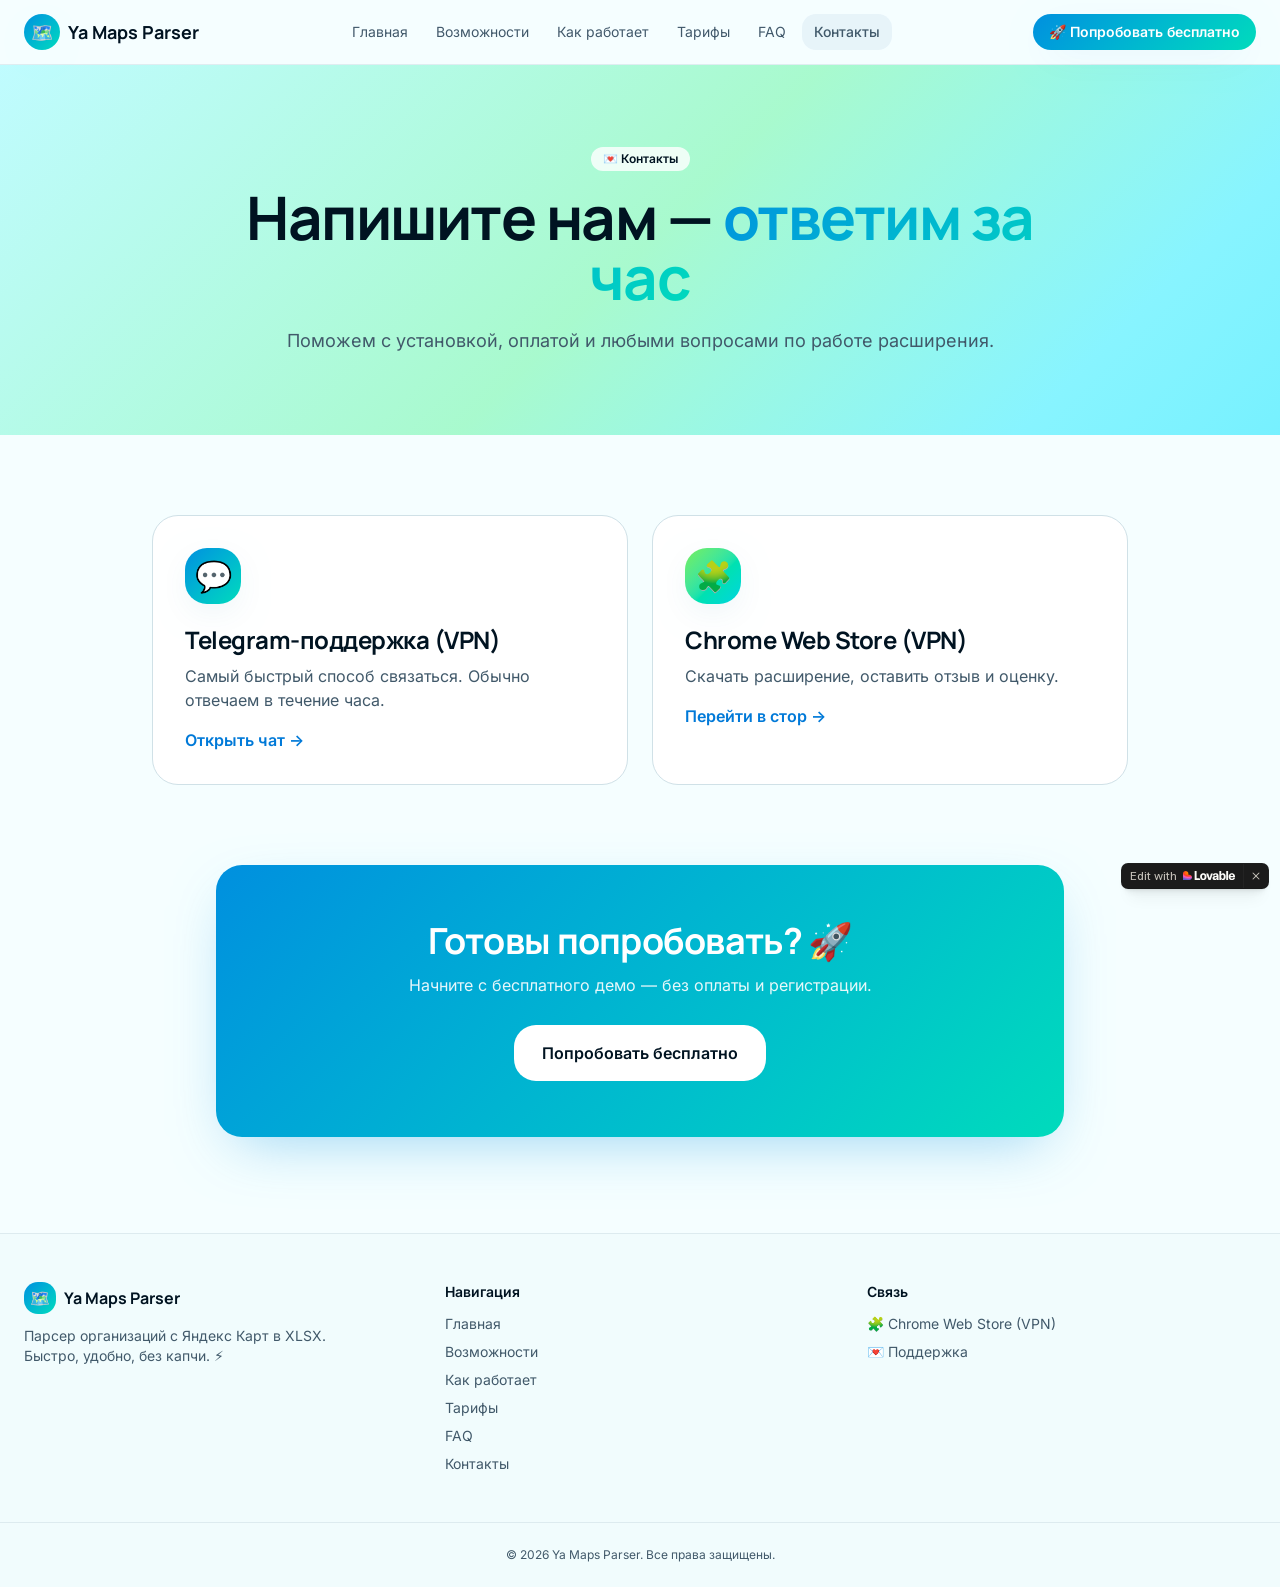
==== commit e4c50c26: "Update landing copy and remove Lovable mentions" ====
--- a/card-scroll-scraper.lovable.app/contact.html
+++ b/card-scroll-scraper.lovable.app/contact.html
@@ -1,4 +1,4 @@
-<!DOCTYPE html><html lang="ru"><head><meta charSet="utf-8"/><meta name="viewport" content="width=device-width, initial-scale=1"/><link rel="stylesheet" href="assets/styles-be5MZ9Vw.css" data-precedence="default"/><link rel="stylesheet" href="../fonts.googleapis.com/css2%3Ffamily=Inter:wght@400%3B500%3B600%3B700&amp;family=Manrope:wght@600%3B700%3B800&amp;display=swap.css" data-precedence="default"/><title>Контакты — Ya Maps Parser</title><meta property="og:title" content="Ya Maps Parser — парсер организаций с Яндекс Карт в XLSX"/><meta property="og:description" content="Собирайте контакты компаний с Яндекс Карт в Excel за секунды. Телефоны, сайты, соцсети, адреса и координаты — в одну таблицу."/><meta property="og:type" content="website"/><meta name="twitter:title" content="Ya Maps Parser — парсер организаций с Яндекс Карт в XLSX"/><meta name="twitter:description" content="Собирайте контакты компаний с Яндекс Карт в Excel за секунды. Телефоны, сайты, соцсети, адреса и координаты — в одну таблицу."/><meta property="og:image" content="https://pub-bb2e103a32db4e198524a2e9ed8f35b4.r2.dev/81f52a16-0965-4083-8282-ab1c1828576c/id-preview-58b98818--f61cadab-2ec6-40b2-bb88-0857017e1e5c.lovable.app-1778912751282.png"/><meta name="twitter:image" content="https://pub-bb2e103a32db4e198524a2e9ed8f35b4.r2.dev/81f52a16-0965-4083-8282-ab1c1828576c/id-preview-58b98818--f61cadab-2ec6-40b2-bb88-0857017e1e5c.lovable.app-1778912751282.png"/><meta name="twitter:card" content="summary_large_image"/><meta name="description" content="Свяжитесь с поддержкой Ya Maps Parser. Отвечаем обычно в течение часа."/><link rel="modulepreload" href="assets/index-D2KIWI07.js"/><link rel="modulepreload" href="assets/_site-BIvazEVN.js"/><link rel="modulepreload" href="assets/SiteLayout-BemxWIIb.js"/><link rel="modulepreload" href="assets/_site.contact-NSdg--Q3.js"/><link rel="preconnect" href="https://fonts.googleapis.com"/><link rel="preconnect" href="https://fonts.gstatic.com" crossorigin="anonymous"/>
+<!DOCTYPE html><html lang="ru"><head><meta charSet="utf-8"/><meta name="viewport" content="width=device-width, initial-scale=1"/><link rel="icon" href="favicon.svg" type="image/svg+xml"/><link rel="stylesheet" href="assets/styles-be5MZ9Vw.css" data-precedence="default"/><link rel="stylesheet" href="../fonts.googleapis.com/css2%3Ffamily=Inter:wght@400%3B500%3B600%3B700&amp;family=Manrope:wght@600%3B700%3B800&amp;display=swap.css" data-precedence="default"/><title>Контакты — Ya Maps Parser</title><meta property="og:title" content="Ya Maps Parser — парсер организаций с Яндекс Карт в XLSX"/><meta property="og:description" content="Собирайте контакты компаний с Яндекс Карт в Excel за секунды. Телефоны, сайты, соцсети, адреса и координаты — в одну таблицу."/><meta property="og:type" content="website"/><meta name="twitter:title" content="Ya Maps Parser — парсер организаций с Яндекс Карт в XLSX"/><meta name="twitter:description" content="Собирайте контакты компаний с Яндекс Карт в Excel за секунды. Телефоны, сайты, соцсети, адреса и координаты — в одну таблицу."/><meta property="og:image" content="https://pub-bb2e103a32db4e198524a2e9ed8f35b4.r2.dev/81f52a16-0965-4083-8282-ab1c1828576c/id-preview-58b98818--f61cadab-2ec6-40b2-bb88-0857017e1e5c.lovable.app-1778912751282.png"/><meta name="twitter:image" content="https://pub-bb2e103a32db4e198524a2e9ed8f35b4.r2.dev/81f52a16-0965-4083-8282-ab1c1828576c/id-preview-58b98818--f61cadab-2ec6-40b2-bb88-0857017e1e5c.lovable.app-1778912751282.png"/><meta name="twitter:card" content="summary_large_image"/><meta name="description" content="Свяжитесь с поддержкой Ya Maps Parser. Отвечаем обычно в течение часа."/><link rel="modulepreload" href="assets/index-D2KIWI07.js"/><link rel="modulepreload" href="assets/_site-BIvazEVN.js"/><link rel="modulepreload" href="assets/SiteLayout-BemxWIIb.js"/><link rel="modulepreload" href="assets/_site.contact-NSdg--Q3.js"/><link rel="preconnect" href="https://fonts.googleapis.com"/><link rel="preconnect" href="https://fonts.gstatic.com" crossorigin="anonymous"/>
 <style>
 	@font-face {
 		font-family: 'CameraPlainVariable';
@@ -167,7 +167,7 @@
 		}
 	}
 </style>
-<script defer src="~flock.js" data-proxy-url="/~api/analytics"></script></head><body><!--$--><div class="min-h-screen flex flex-col bg-background"><header class="sticky top-0 z-50 backdrop-blur-xl bg-background/70 border-b border-border/60"><div class="max-w-7xl mx-auto px-6 h-16 flex items-center justify-between"><a href="index.html" class="flex items-center gap-2 font-display font-bold text-lg"><span class="w-9 h-9 rounded-xl bg-gradient-brand grid place-items-center text-white shadow-soft">🗺️</span><span>Ya Maps Parser</span></a><nav class="hidden md:flex items-center gap-1"><a href="index.html" class="px-3 py-2 text-sm rounded-lg text-muted-foreground hover:text-foreground hover:bg-muted transition">Главная</a><a href="features.html" class="px-3 py-2 text-sm rounded-lg text-muted-foreground hover:text-foreground hover:bg-muted transition">Возможности</a><a href="how-it-works.html" class="px-3 py-2 text-sm rounded-lg text-muted-foreground hover:text-foreground hover:bg-muted transition">Как работает</a><a href="pricing.html" class="px-3 py-2 text-sm rounded-lg text-muted-foreground hover:text-foreground hover:bg-muted transition">Тарифы</a><a href="faq.html" class="px-3 py-2 text-sm rounded-lg text-muted-foreground hover:text-foreground hover:bg-muted transition">FAQ</a><a class="px-3 py-2 text-sm rounded-lg text-muted-foreground hover:text-foreground hover:bg-muted transition px-3 py-2 text-sm rounded-lg text-foreground bg-muted font-medium" href="contact.html" data-status="active" aria-current="page">Контакты</a></nav><a href="https://chromewebstore.google.com/detail/ya-maps-parser-%E2%80%94-%D0%BF%D0%B0%D1%80%D1%81%D0%B5%D1%80-%D0%BA/aacfjdlinogfkihpmhaagoejofgbnlgd" target="_blank" rel="noreferrer" class="hidden sm:inline-flex items-center gap-2 px-4 py-2 rounded-xl bg-gradient-brand text-white text-sm font-semibold shadow-soft hover:shadow-glow transition">🚀 Попробовать бесплатно</a></div></header><main class="flex-1"><section class="bg-gradient-hero"><div class="max-w-4xl mx-auto px-6 py-20 text-center"><div class="inline-flex px-3 py-1 rounded-full bg-white/80 text-xs font-semibold">💌 Контакты</div><h1 class="mt-4 text-5xl sm:text-6xl font-bold tracking-tight">Напишите нам — <span class="text-gradient-brand">ответим за час</span></h1><p class="mt-5 text-lg text-muted-foreground">Поможем с установкой, оплатой и любыми вопросами по работе расширения.</p></div></section><section class="max-w-5xl mx-auto px-6 py-20 grid md:grid-cols-2 gap-6"><a href="https://t.me/" target="_blank" rel="noreferrer" class="group rounded-3xl border border-border bg-card p-8 hover:shadow-soft transition"><div class="w-14 h-14 rounded-2xl bg-gradient-brand grid place-items-center text-3xl text-white shadow-soft">💬</div><h3 class="mt-5 text-2xl font-bold">Telegram-поддержка</h3><p class="mt-2 text-muted-foreground">Самый быстрый способ связаться. Обычно отвечаем в течение часа.</p><span class="mt-4 inline-flex items-center gap-1 text-primary font-semibold">Открыть чат <span class="group-hover:translate-x-1 transition">→</span></span></a><a href="https://chromewebstore.google.com/detail/ya-maps-parser-%E2%80%94-%D0%BF%D0%B0%D1%80%D1%81%D0%B5%D1%80-%D0%BA/aacfjdlinogfkihpmhaagoejofgbnlgd" target="_blank" rel="noreferrer" class="group rounded-3xl border border-border bg-card p-8 hover:shadow-soft transition"><div class="w-14 h-14 rounded-2xl bg-gradient-lime grid place-items-center text-3xl shadow-soft">🧩</div><h3 class="mt-5 text-2xl font-bold">Chrome Web Store</h3><p class="mt-2 text-muted-foreground">Скачать расширение, оставить отзыв и оценку.</p><span class="mt-4 inline-flex items-center gap-1 text-primary font-semibold">Перейти в стор <span class="group-hover:translate-x-1 transition">→</span></span></a></section><section class="max-w-4xl mx-auto px-6 pb-24"><div class="rounded-3xl bg-gradient-brand text-white p-10 sm:p-14 text-center shadow-glow"><h2 class="text-3xl sm:text-4xl font-bold">Готовы попробовать? 🚀</h2><p class="mt-3 text-white/90">Начните с бесплатного демо — без оплаты и регистрации.</p><a href="https://chromewebstore.google.com/detail/ya-maps-parser-%E2%80%94-%D0%BF%D0%B0%D1%80%D1%81%D0%B5%D1%80-%D0%BA/aacfjdlinogfkihpmhaagoejofgbnlgd" target="_blank" rel="noreferrer" class="mt-7 inline-flex px-7 py-4 rounded-2xl bg-white text-foreground font-semibold hover:scale-105 transition">Попробовать бесплатно</a></div></section></main><footer class="border-t border-border/60 bg-muted/30"><div class="max-w-7xl mx-auto px-6 py-12 grid md:grid-cols-3 gap-8"><div><div class="flex items-center gap-2 font-display font-bold"><span class="w-8 h-8 rounded-lg bg-gradient-brand grid place-items-center text-white">🗺️</span>Ya Maps Parser</div><p class="mt-3 text-sm text-muted-foreground max-w-xs">Парсер организаций с Яндекс Карт в XLSX. Быстро, удобно, без капчи. ⚡</p></div><div class="text-sm"><div class="font-semibold mb-3">Навигация</div><ul class="space-y-2 text-muted-foreground"><li><a href="index.html" class="hover:text-foreground">Главная</a></li><li><a href="features.html" class="hover:text-foreground">Возможности</a></li><li><a href="how-it-works.html" class="hover:text-foreground">Как работает</a></li><li><a href="pricing.html" class="hover:text-foreground">Тарифы</a></li><li><a href="faq.html" class="hover:text-foreground">FAQ</a></li><li><a class="hover:text-foreground active" href="contact.html" data-status="active" aria-current="page">Контакты</a></li></ul></div><div class="text-sm"><div class="font-semibold mb-3">Связь</div><a href="https://chromewebstore.google.com/detail/ya-maps-parser-%E2%80%94-%D0%BF%D0%B0%D1%80%D1%81%D0%B5%D1%80-%D0%BA/aacfjdlinogfkihpmhaagoejofgbnlgd" target="_blank" rel="noreferrer" class="block text-muted-foreground hover:text-foreground">🧩 Chrome Web Store</a><a class="block text-muted-foreground hover:text-foreground mt-2 active" href="contact.html" data-status="active" aria-current="page">💌 Поддержка</a></div></div><div class="border-t border-border/60 py-6 text-center text-xs text-muted-foreground">© <!-- -->2026<!-- --> Ya Maps Parser. Все права защищены.</div></footer></div><!--/$--><script class="$tsr" id="$tsr-stream-barrier">(self.$R=self.$R||{})["tsr"]=[];self.$_TSR={h(){this.hydrated=!0,this.c()},e(){this.streamEnded=!0,this.c()},c(){this.hydrated&&this.streamEnded&&(delete self.$_TSR,delete self.$R.tsr)},p(e){this.initialized?e():this.buffer.push(e)},buffer:[]};$_TSR.router=($R=>$R[0]={manifest:$R[1]={routes:$R[2]={__root__:$R[3]={preloads:$R[4]=["/assets/index-D2KIWI07.js"],assets:$R[5]=[$R[6]={tag:"script",attrs:$R[7]={type:"module",async:!0},children:"import(\"/assets/index-D2KIWI07.js\")"}]},"/_site":$R[8]={preloads:$R[9]=["/assets/_site-BIvazEVN.js","/assets/SiteLayout-BemxWIIb.js"]},"/_site/contact":$R[10]={preloads:$R[11]=["/assets/_site.contact-NSdg--Q3.js"]}}},matches:$R[12]=[$R[13]={i:"__root__ ",u:1778913008301,s:"success",ssr:!0},$R[14]={i:" _site ",u:1778913008301,s:"success",ssr:!0},$R[15]={i:" _site contact contact",u:1778913008301,s:"success",ssr:!0}],lastMatchId:" _site contact contact"})($R["tsr"]);$_TSR.e();document.currentScript.remove()</script><script type="module" async="">import("/assets/index-D2KIWI07.js")</script>
+<script defer src="~flock.js" data-proxy-url="/~api/analytics"></script></head><body><!--$--><div class="min-h-screen flex flex-col bg-background"><header class="sticky top-0 z-50 backdrop-blur-xl bg-background/70 border-b border-border/60"><div class="max-w-7xl mx-auto px-6 h-16 flex items-center justify-between"><a href="index.html" class="flex items-center gap-2 font-display font-bold text-lg"><span class="w-9 h-9 rounded-xl bg-gradient-brand grid place-items-center text-white shadow-soft">🗺️</span><span>Ya Maps Parser</span></a><nav class="hidden md:flex items-center gap-1"><a href="index.html" class="px-3 py-2 text-sm rounded-lg text-muted-foreground hover:text-foreground hover:bg-muted transition">Главная</a><a href="features.html" class="px-3 py-2 text-sm rounded-lg text-muted-foreground hover:text-foreground hover:bg-muted transition">Возможности</a><a href="how-it-works.html" class="px-3 py-2 text-sm rounded-lg text-muted-foreground hover:text-foreground hover:bg-muted transition">Как работает</a><a href="pricing.html" class="px-3 py-2 text-sm rounded-lg text-muted-foreground hover:text-foreground hover:bg-muted transition">Тарифы</a><a href="faq.html" class="px-3 py-2 text-sm rounded-lg text-muted-foreground hover:text-foreground hover:bg-muted transition">FAQ</a><a class="px-3 py-2 text-sm rounded-lg text-muted-foreground hover:text-foreground hover:bg-muted transition px-3 py-2 text-sm rounded-lg text-foreground bg-muted font-medium" href="contact.html" data-status="active" aria-current="page">Контакты</a></nav><a href="https://chromewebstore.google.com/detail/ya-maps-parser-%E2%80%94-%D0%BF%D0%B0%D1%80%D1%81%D0%B5%D1%80-%D0%BA/aacfjdlinogfkihpmhaagoejofgbnlgd" target="_blank" rel="noreferrer" class="hidden sm:inline-flex items-center gap-2 px-4 py-2 rounded-xl bg-gradient-brand text-white text-sm font-semibold shadow-soft hover:shadow-glow transition">🚀 Попробовать бесплатно</a></div></header><main class="flex-1"><section class="bg-gradient-hero"><div class="max-w-4xl mx-auto px-6 py-20 text-center"><div class="inline-flex px-3 py-1 rounded-full bg-white/80 text-xs font-semibold">💌 Контакты</div><h1 class="mt-4 text-5xl sm:text-6xl font-bold tracking-tight">Напишите нам — <span class="text-gradient-brand">ответим за час</span></h1><p class="mt-5 text-lg text-muted-foreground">Поможем с установкой, оплатой и любыми вопросами по работе расширения.</p></div></section><section class="max-w-5xl mx-auto px-6 py-20 grid md:grid-cols-2 gap-6"><a href="https://t.me/aza_support" target="_blank" rel="noreferrer" class="group rounded-3xl border border-border bg-card p-8 hover:shadow-soft transition"><div class="w-14 h-14 rounded-2xl bg-gradient-brand grid place-items-center text-3xl text-white shadow-soft">💬</div><h3 class="mt-5 text-2xl font-bold">Telegram-поддержка (VPN)</h3><p class="mt-2 text-muted-foreground">Самый быстрый способ связаться. Обычно отвечаем в течение часа.</p><span class="mt-4 inline-flex items-center gap-1 text-primary font-semibold">Открыть чат <span class="group-hover:translate-x-1 transition">→</span></span></a><a href="https://chromewebstore.google.com/detail/ya-maps-parser-%E2%80%94-%D0%BF%D0%B0%D1%80%D1%81%D0%B5%D1%80-%D0%BA/aacfjdlinogfkihpmhaagoejofgbnlgd" target="_blank" rel="noreferrer" class="group rounded-3xl border border-border bg-card p-8 hover:shadow-soft transition"><div class="w-14 h-14 rounded-2xl bg-gradient-lime grid place-items-center text-3xl shadow-soft">🧩</div><h3 class="mt-5 text-2xl font-bold">Chrome Web Store (VPN)</h3><p class="mt-2 text-muted-foreground">Скачать расширение, оставить отзыв и оценку.</p><span class="mt-4 inline-flex items-center gap-1 text-primary font-semibold">Перейти в стор <span class="group-hover:translate-x-1 transition">→</span></span></a></section><section class="max-w-4xl mx-auto px-6 pb-24"><div class="rounded-3xl bg-gradient-brand text-white p-10 sm:p-14 text-center shadow-glow"><h2 class="text-3xl sm:text-4xl font-bold">Готовы попробовать? 🚀</h2><p class="mt-3 text-white/90">Начните с бесплатного демо — без оплаты и регистрации.</p><a href="https://chromewebstore.google.com/detail/ya-maps-parser-%E2%80%94-%D0%BF%D0%B0%D1%80%D1%81%D0%B5%D1%80-%D0%BA/aacfjdlinogfkihpmhaagoejofgbnlgd" target="_blank" rel="noreferrer" class="mt-7 inline-flex px-7 py-4 rounded-2xl bg-white text-foreground font-semibold hover:scale-105 transition">Попробовать бесплатно</a></div></section></main><footer class="border-t border-border/60 bg-muted/30"><div class="max-w-7xl mx-auto px-6 py-12 grid md:grid-cols-3 gap-8"><div><div class="flex items-center gap-2 font-display font-bold"><span class="w-8 h-8 rounded-lg bg-gradient-brand grid place-items-center text-white">🗺️</span>Ya Maps Parser</div><p class="mt-3 text-sm text-muted-foreground max-w-xs">Парсер организаций с Яндекс Карт в XLSX. Быстро, удобно, без капчи. ⚡</p></div><div class="text-sm"><div class="font-semibold mb-3">Навигация</div><ul class="space-y-2 text-muted-foreground"><li><a href="index.html" class="hover:text-foreground">Главная</a></li><li><a href="features.html" class="hover:text-foreground">Возможности</a></li><li><a href="how-it-works.html" class="hover:text-foreground">Как работает</a></li><li><a href="pricing.html" class="hover:text-foreground">Тарифы</a></li><li><a href="faq.html" class="hover:text-foreground">FAQ</a></li><li><a class="hover:text-foreground active" href="contact.html" data-status="active" aria-current="page">Контакты</a></li></ul></div><div class="text-sm"><div class="font-semibold mb-3">Связь</div><a href="https://chromewebstore.google.com/detail/ya-maps-parser-%E2%80%94-%D0%BF%D0%B0%D1%80%D1%81%D0%B5%D1%80-%D0%BA/aacfjdlinogfkihpmhaagoejofgbnlgd" target="_blank" rel="noreferrer" class="block text-muted-foreground hover:text-foreground">🧩 Chrome Web Store (VPN)</a><a class="block text-muted-foreground hover:text-foreground mt-2 active" href="contact.html" data-status="active" aria-current="page">💌 Поддержка</a></div></div><div class="border-t border-border/60 py-6 text-center text-xs text-muted-foreground">© <!-- -->2026<!-- --> Ya Maps Parser. Все права защищены.</div></footer></div><!--/$--><script class="$tsr" id="$tsr-stream-barrier">(self.$R=self.$R||{})["tsr"]=[];self.$_TSR={h(){this.hydrated=!0,this.c()},e(){this.streamEnded=!0,this.c()},c(){this.hydrated&&this.streamEnded&&(delete self.$_TSR,delete self.$R.tsr)},p(e){this.initialized?e():this.buffer.push(e)},buffer:[]};$_TSR.router=($R=>$R[0]={manifest:$R[1]={routes:$R[2]={__root__:$R[3]={preloads:$R[4]=["/assets/index-D2KIWI07.js"],assets:$R[5]=[$R[6]={tag:"script",attrs:$R[7]={type:"module",async:!0},children:"import(\"/assets/index-D2KIWI07.js\")"}]},"/_site":$R[8]={preloads:$R[9]=["/assets/_site-BIvazEVN.js","/assets/SiteLayout-BemxWIIb.js"]},"/_site/contact":$R[10]={preloads:$R[11]=["/assets/_site.contact-NSdg--Q3.js"]}}},matches:$R[12]=[$R[13]={i:"__root__ ",u:1778913008301,s:"success",ssr:!0},$R[14]={i:" _site ",u:1778913008301,s:"success",ssr:!0},$R[15]={i:" _site contact contact",u:1778913008301,s:"success",ssr:!0}],lastMatchId:" _site contact contact"})($R["tsr"]);$_TSR.e();document.currentScript.remove()</script><script type="module" async="">import("/assets/index-D2KIWI07.js")</script>
 <aside 
 	id="lovable-badge" 
 	role="complementary"
